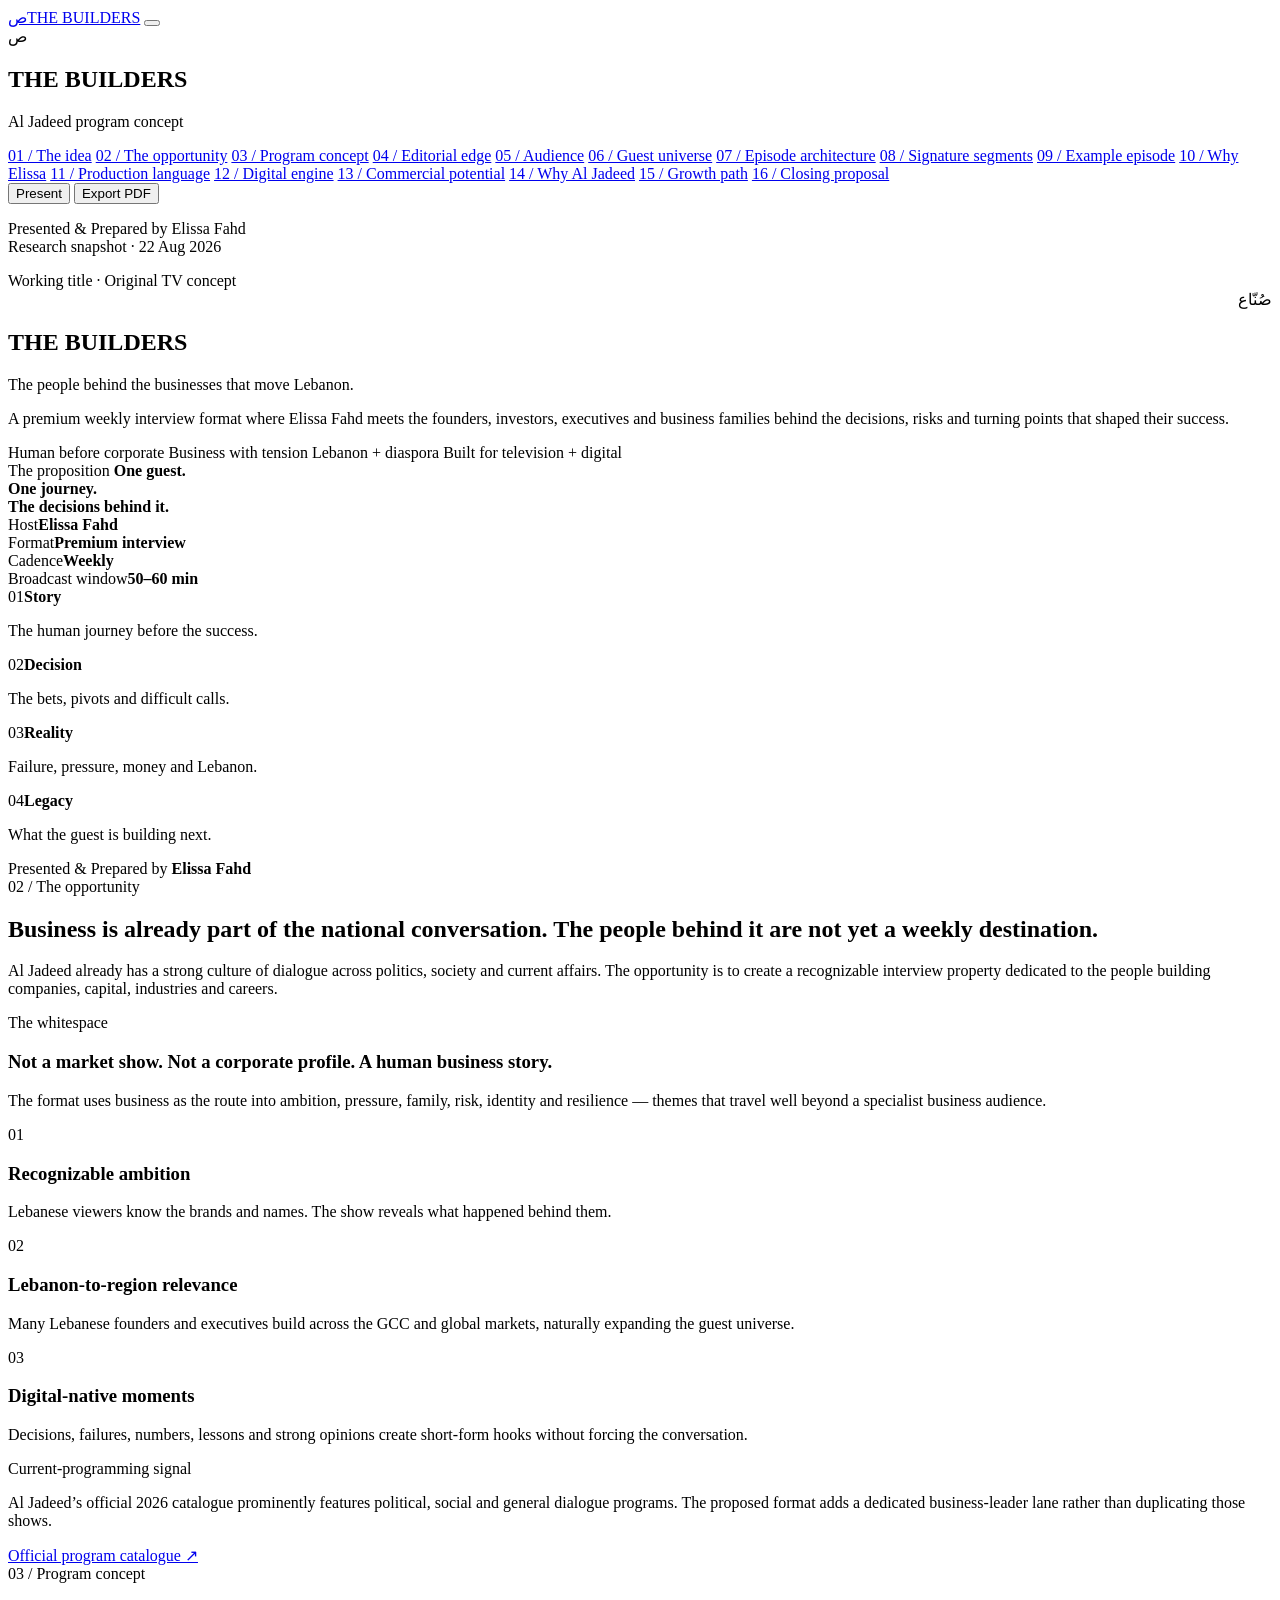
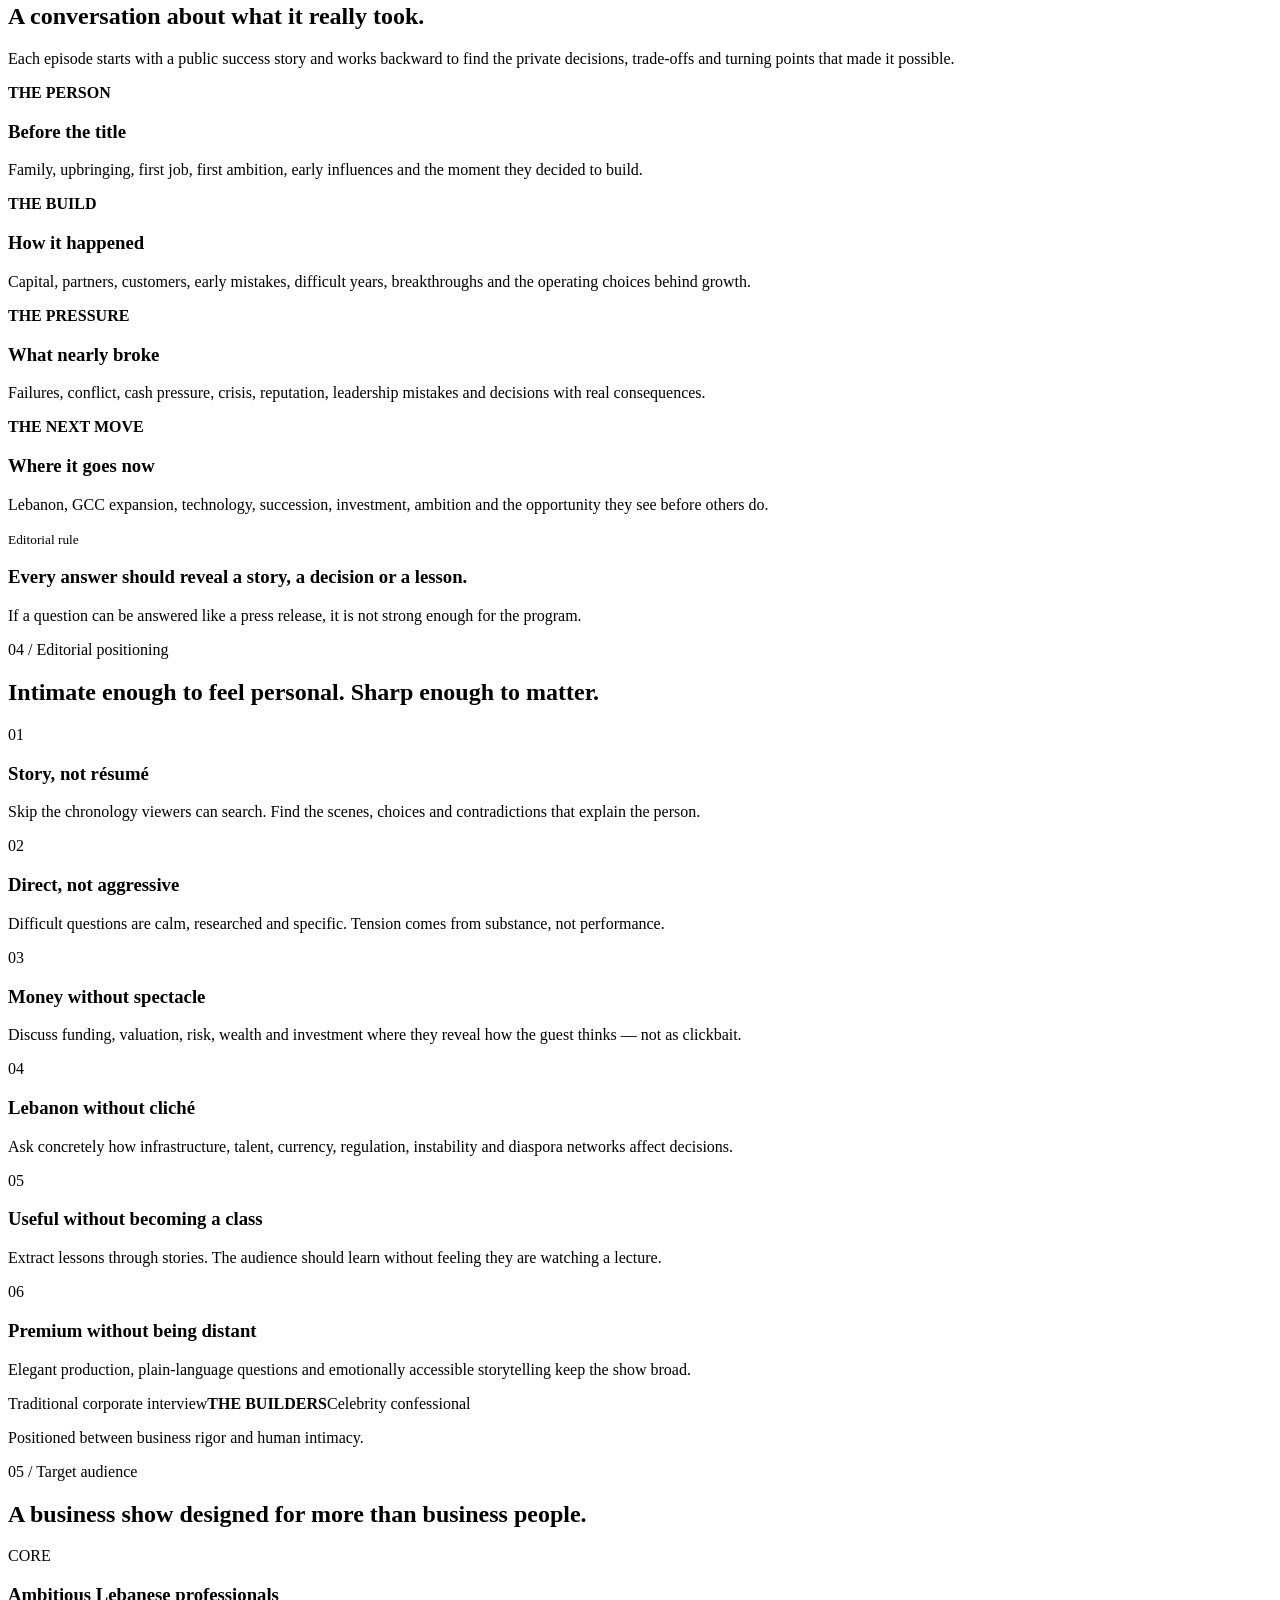
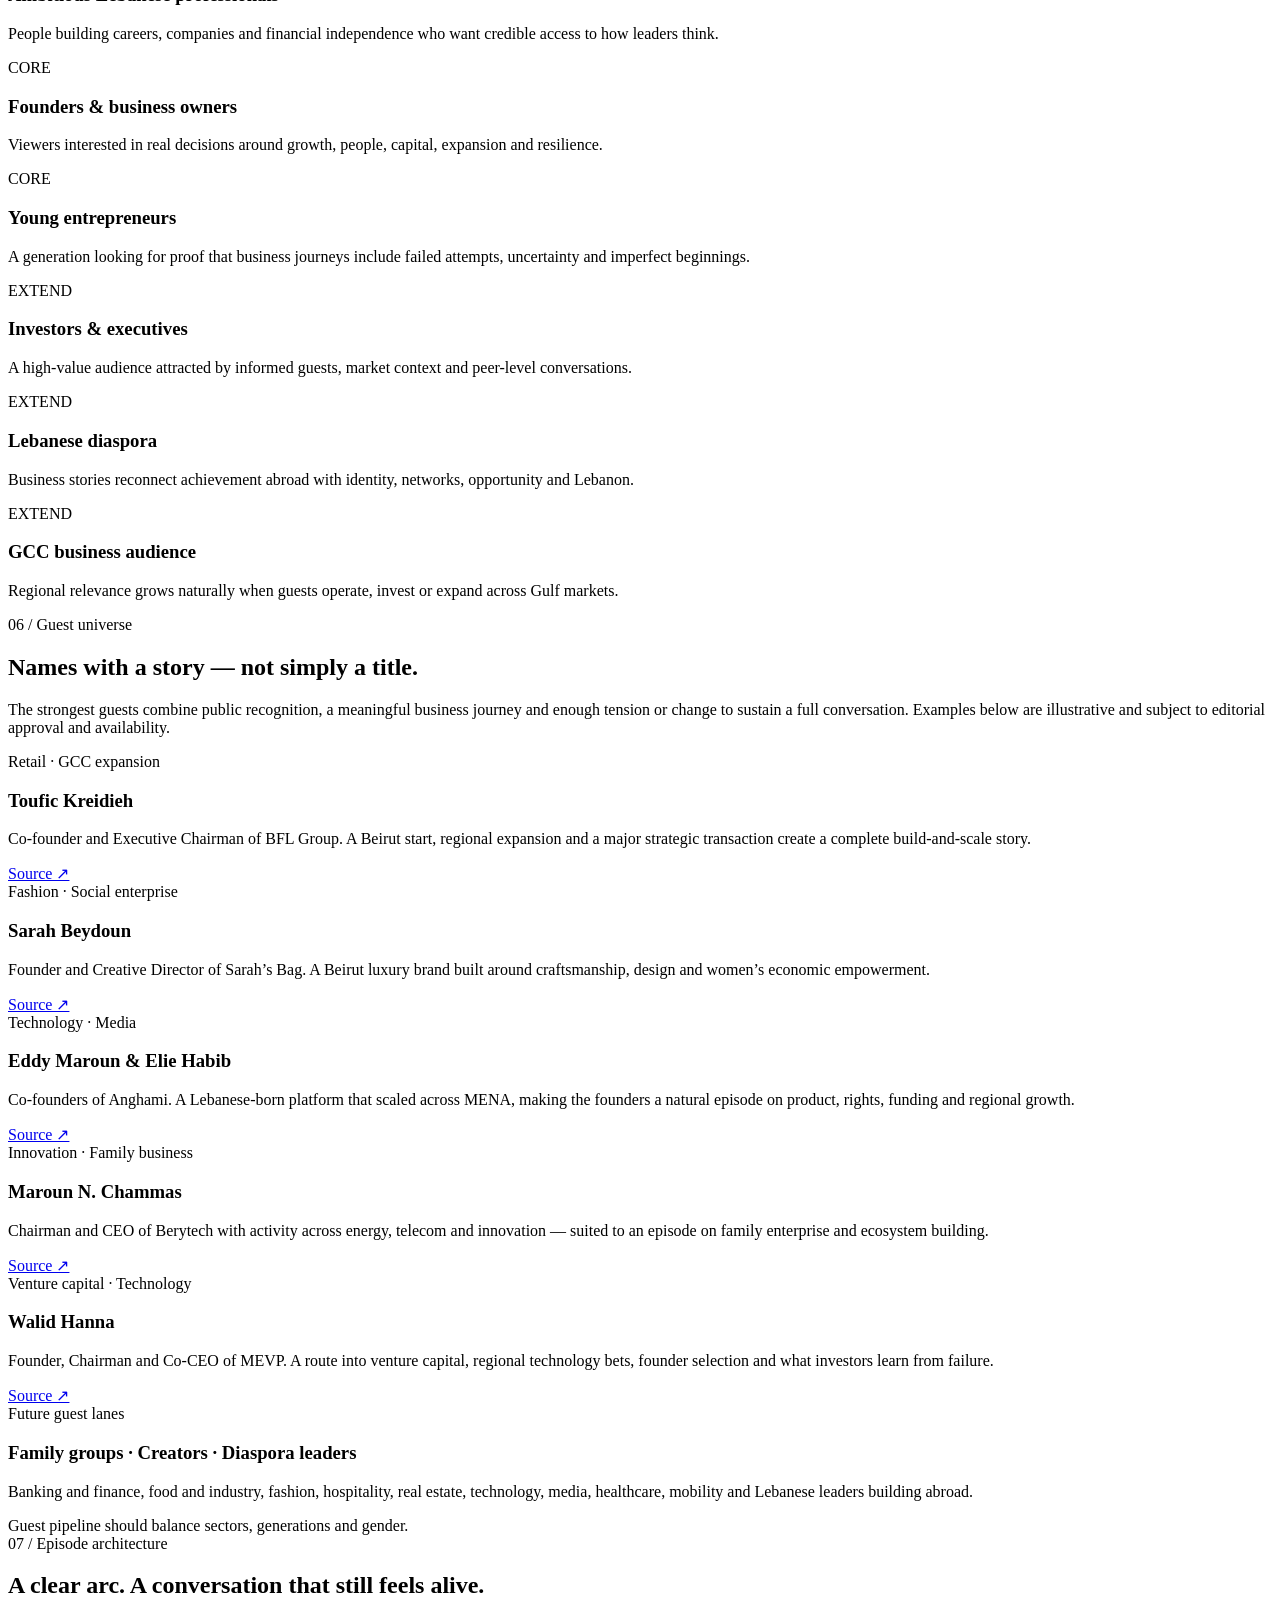
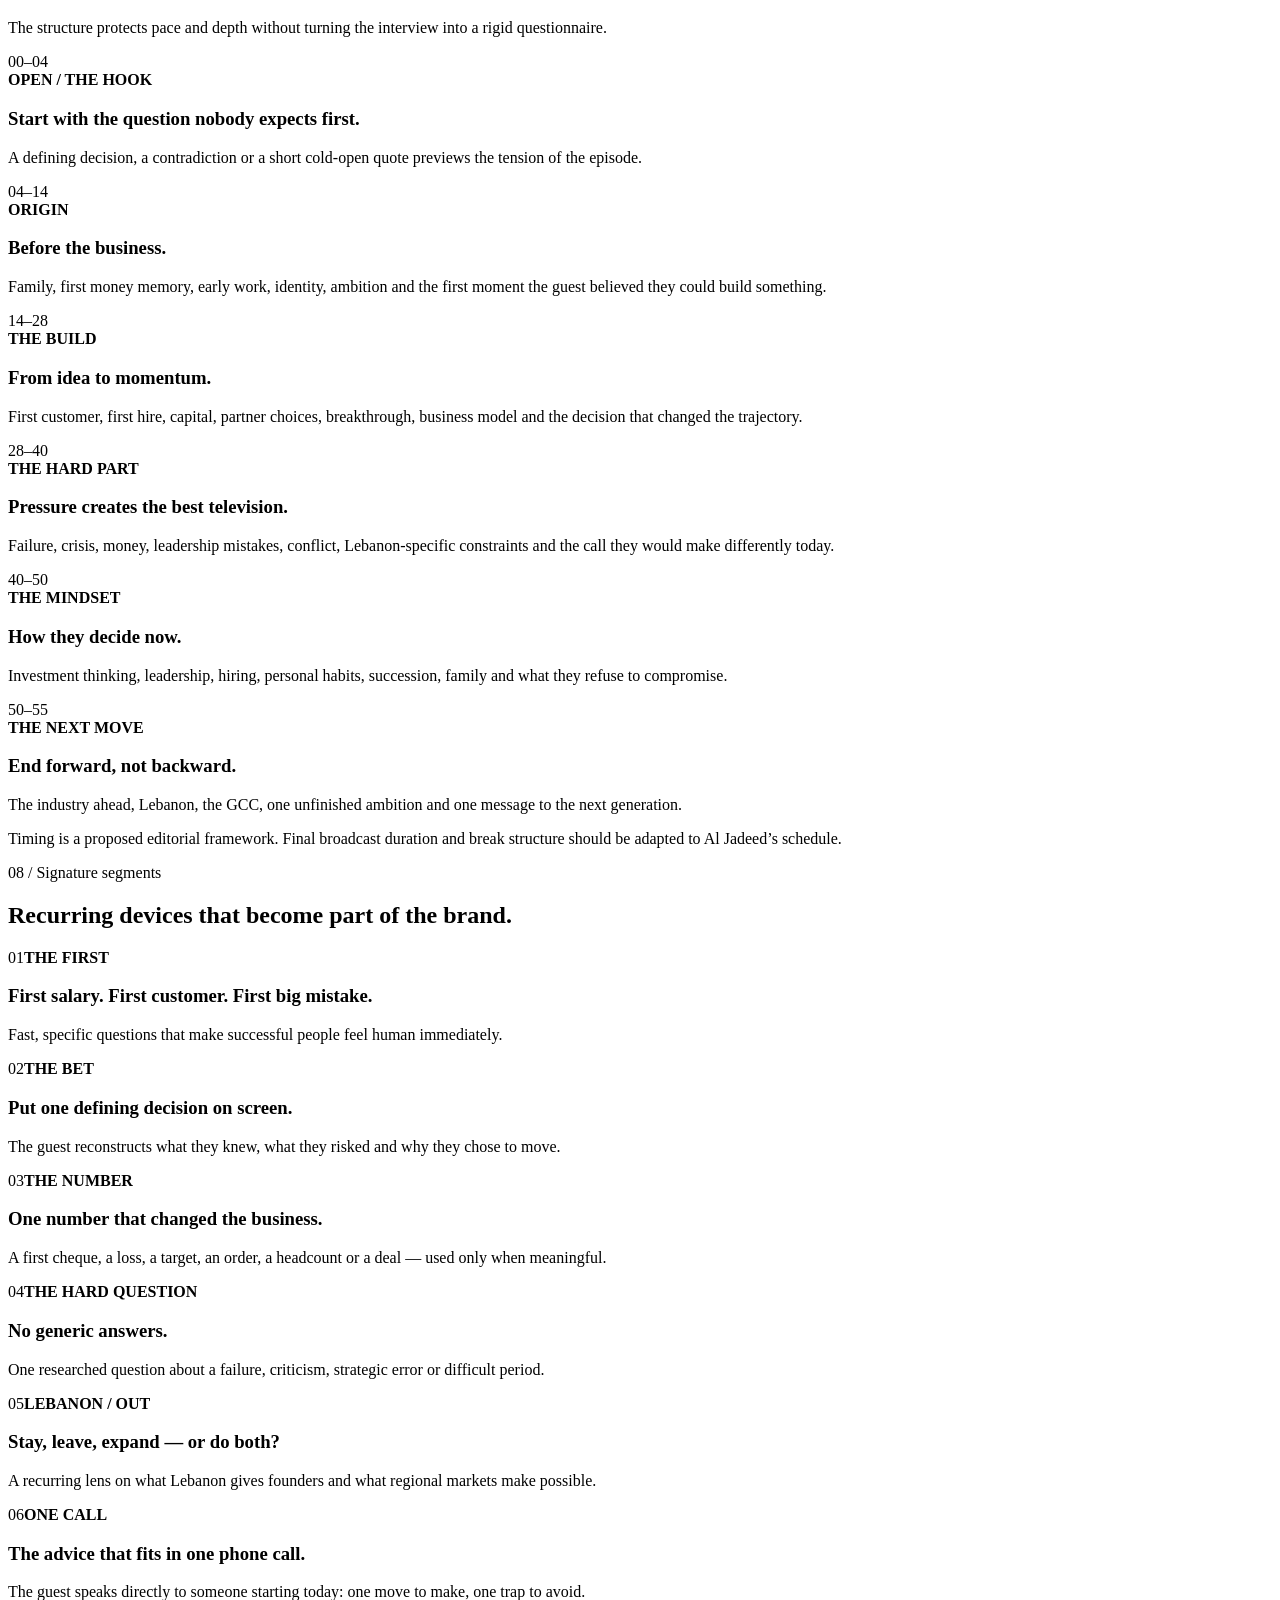
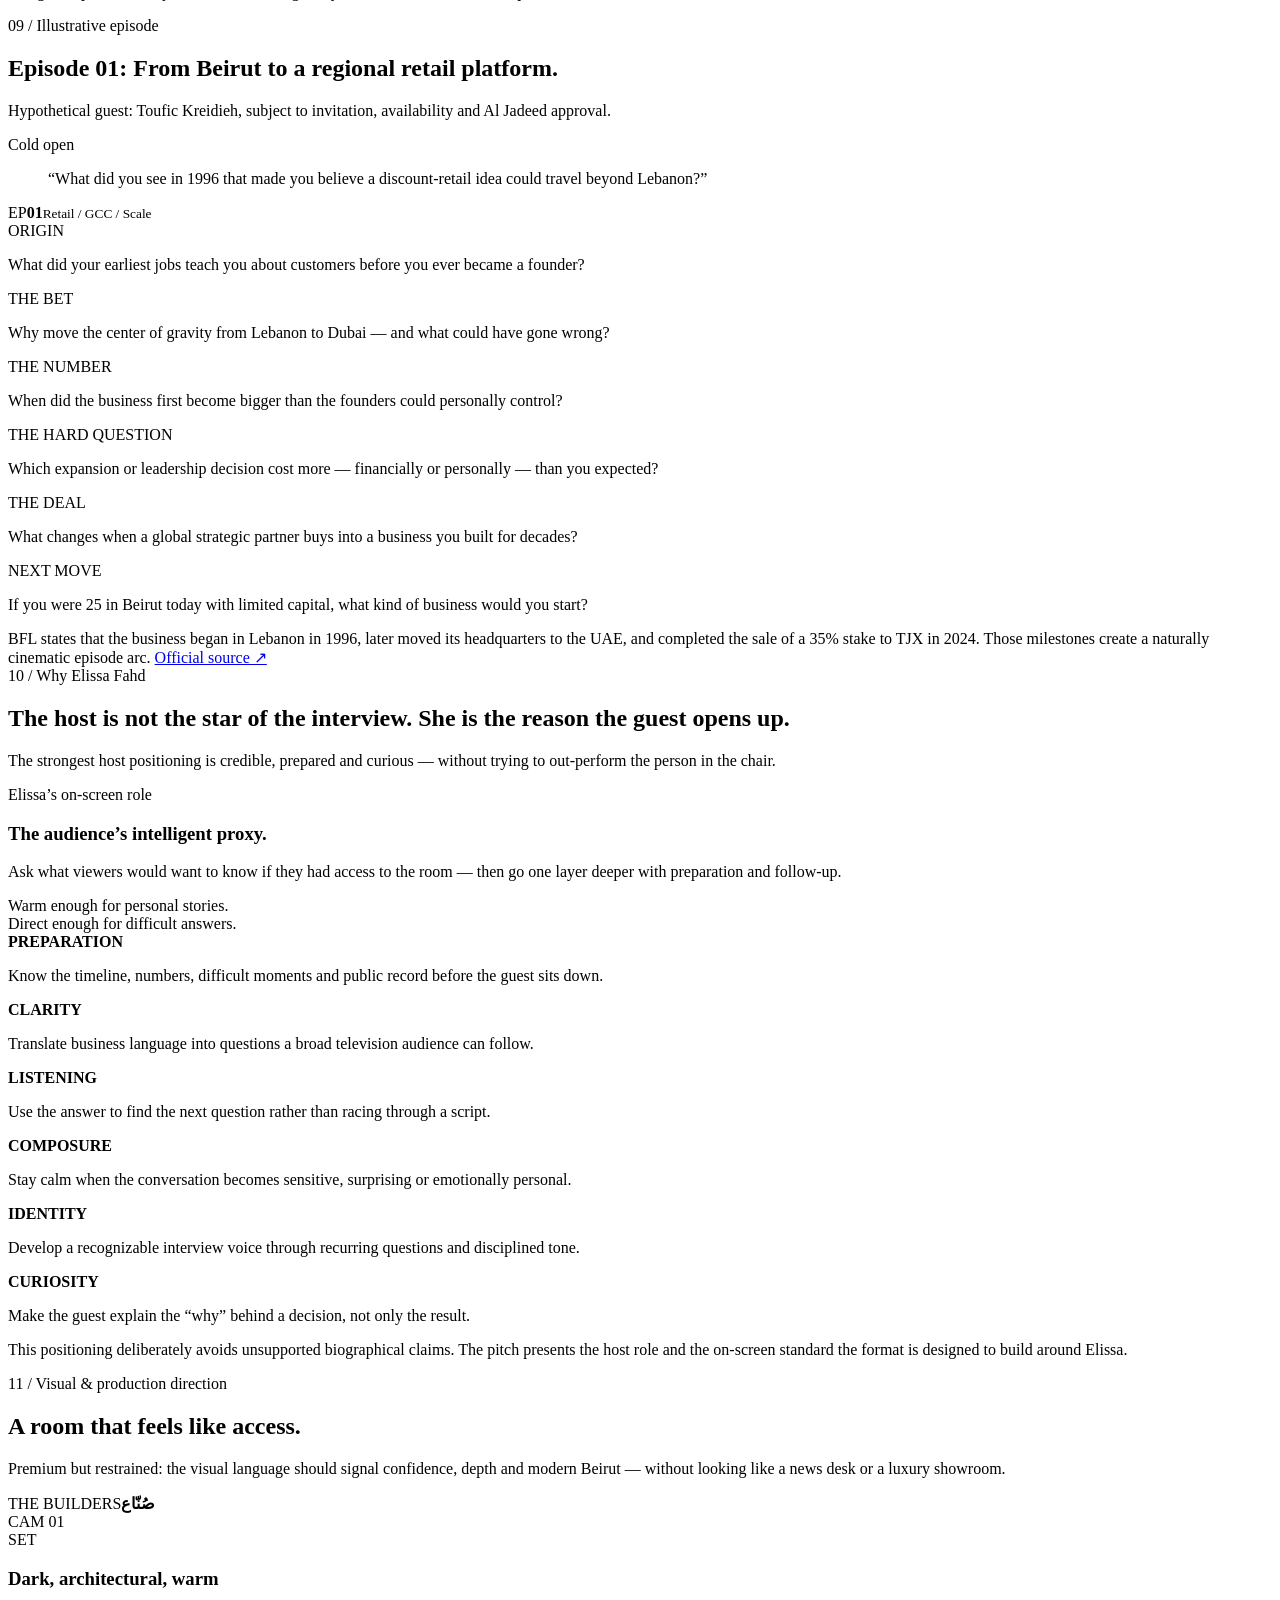
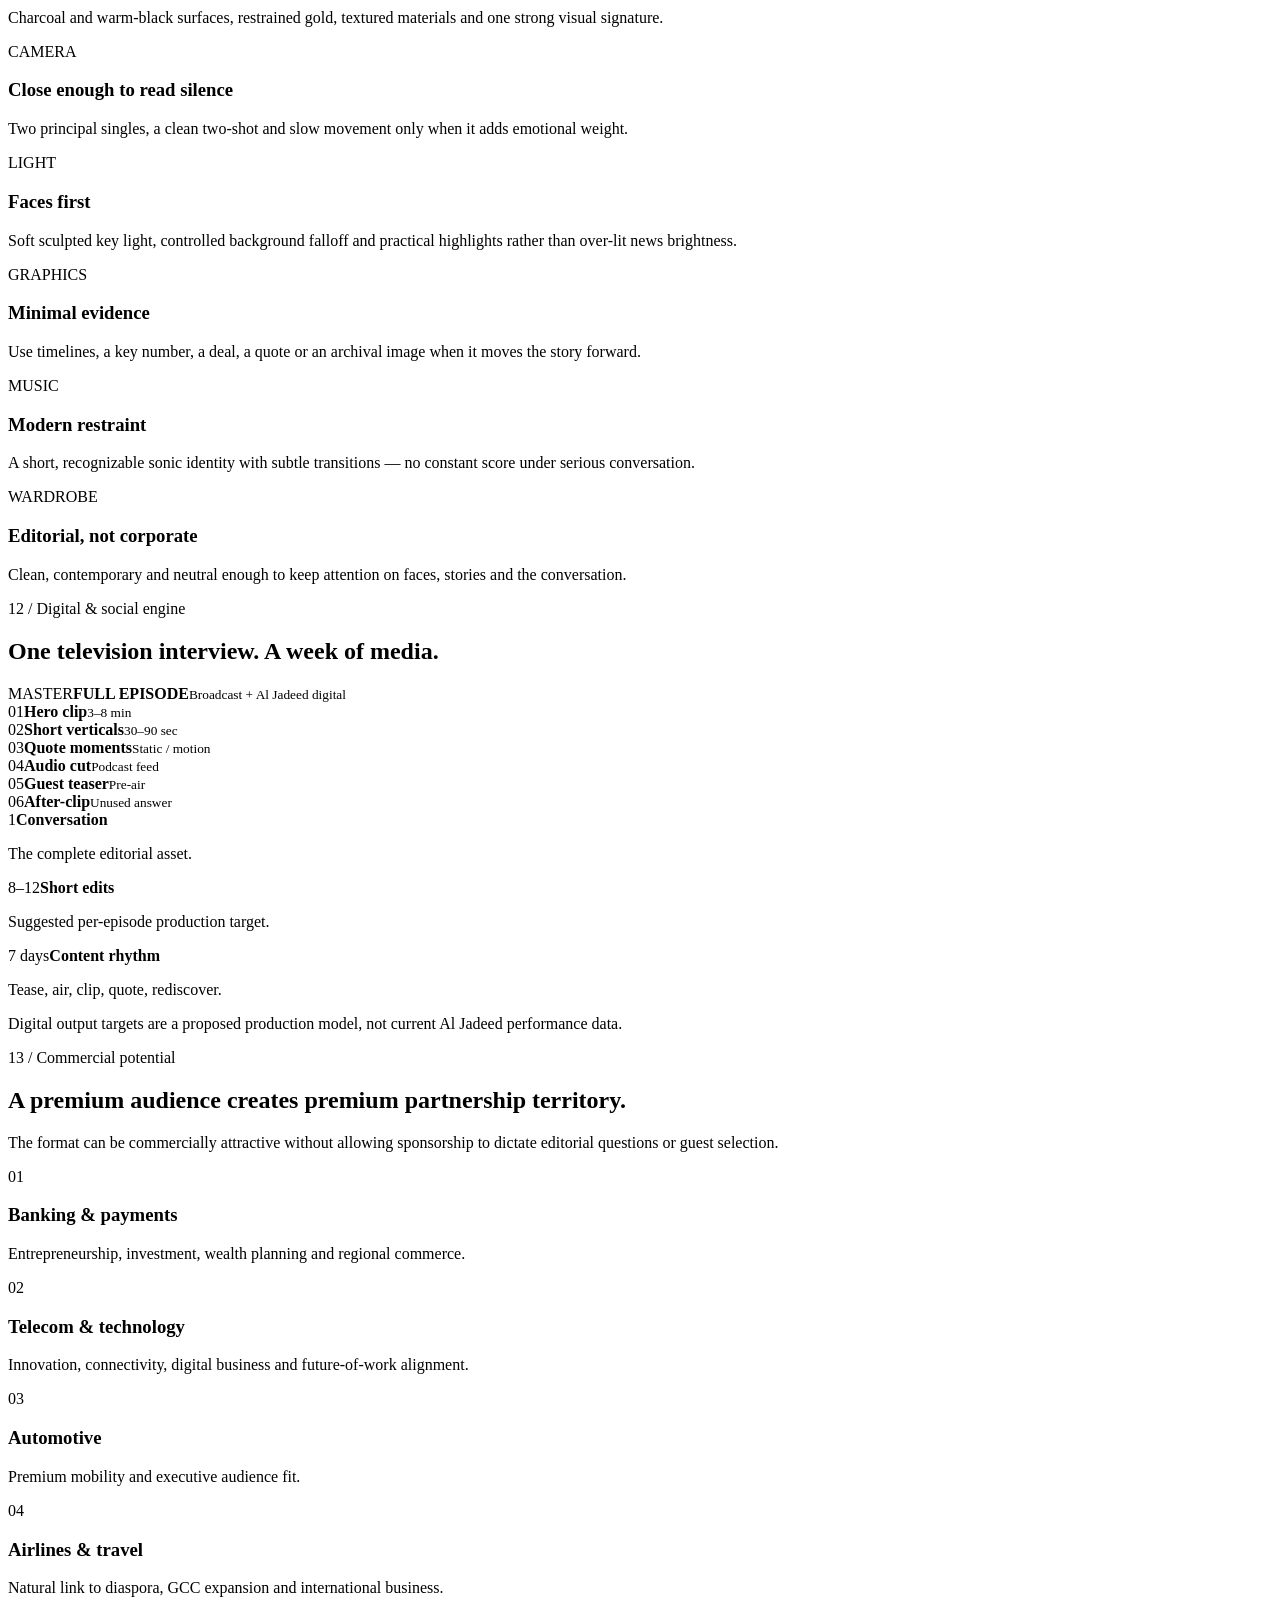
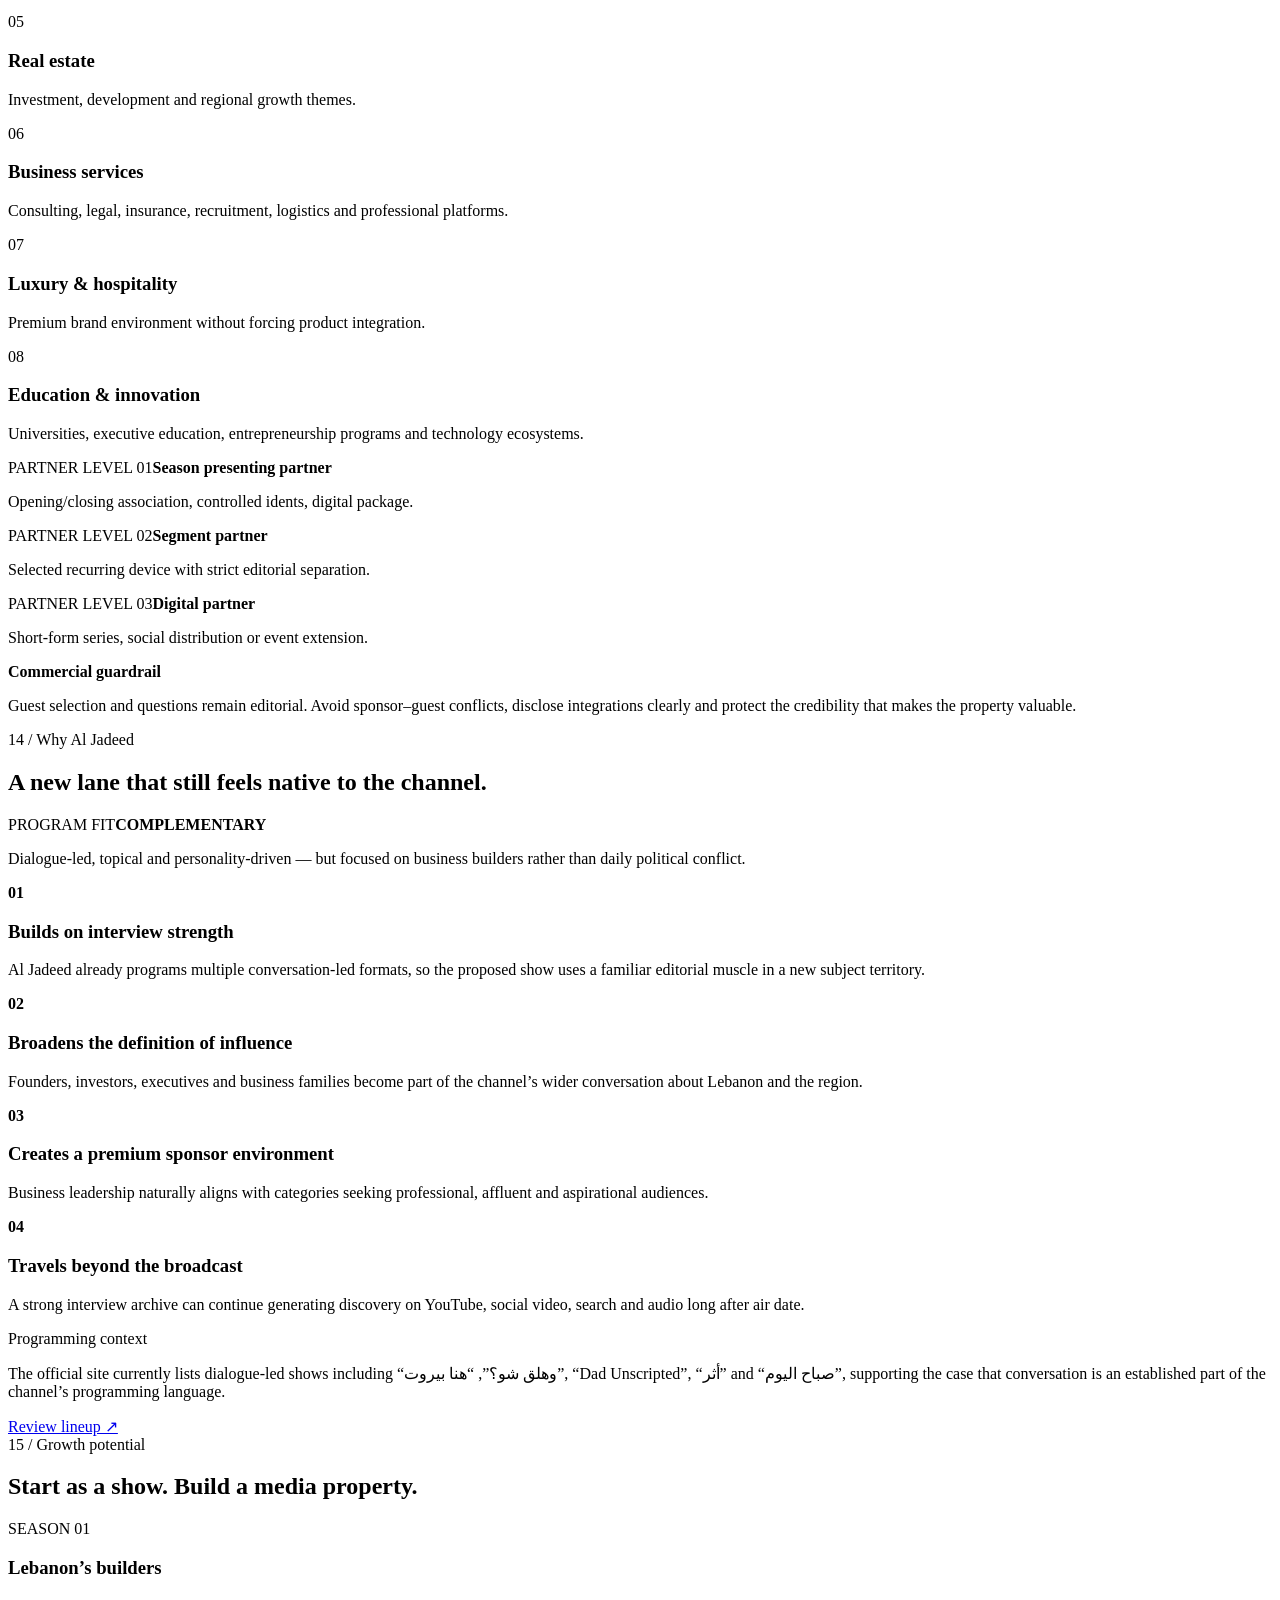
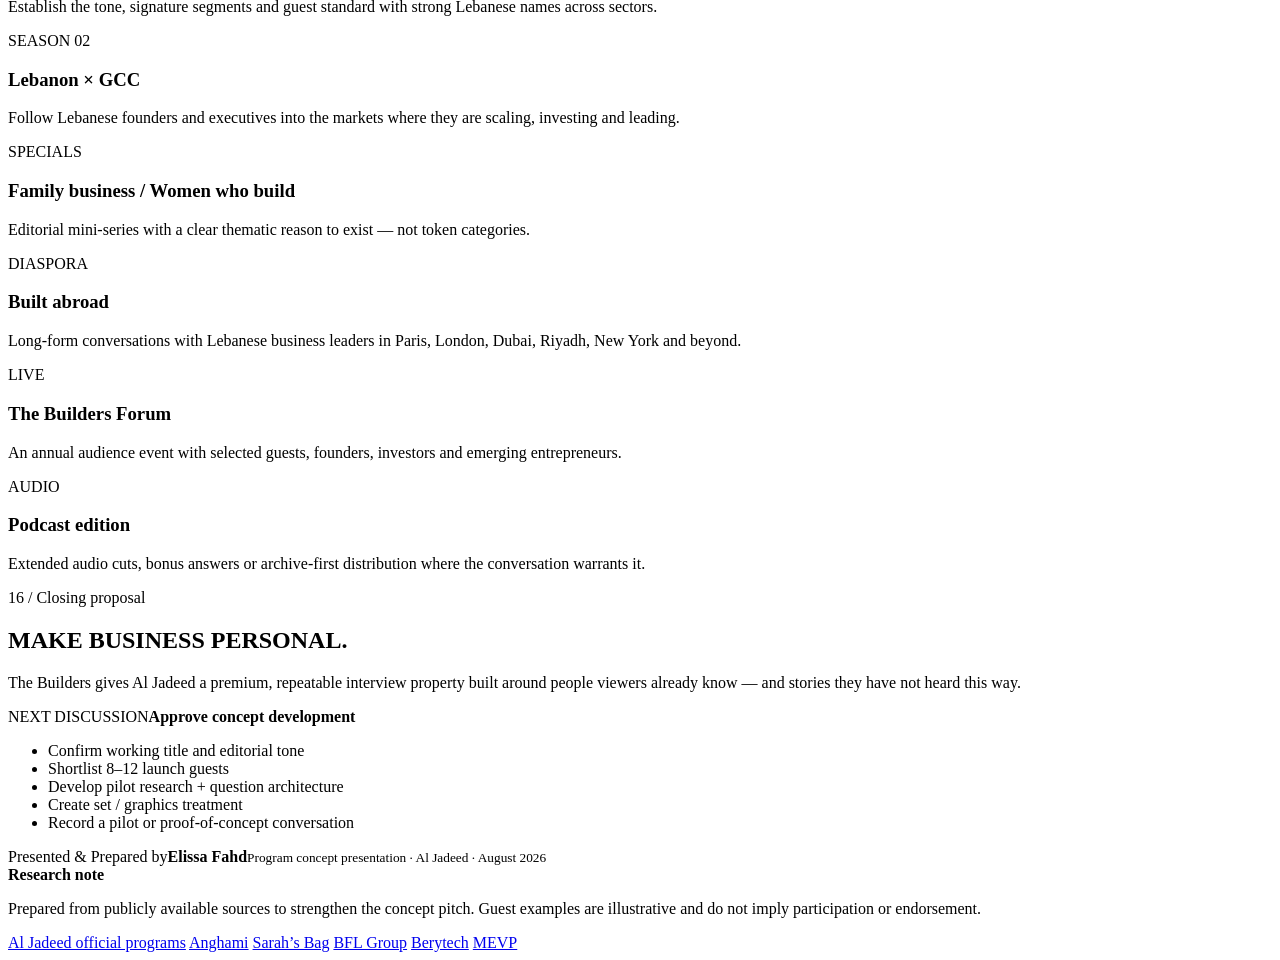
==== index.html @ 6464dea5 "Build premium Al Jadeed program concept presentation" ====
<!doctype html>
<html lang="en">
<head>
  <meta charset="utf-8" />
  <meta name="viewport" content="width=device-width,initial-scale=1" />
  <meta name="theme-color" content="#0c0906" />
  <meta name="description" content="A premium TV program concept for Al Jadeed, presented and prepared by Elissa Fahd." />
  <title>صُنّاع | The Builders — Al Jadeed Program Concept</title>
  <link rel="preconnect" href="https://fonts.googleapis.com">
  <link rel="preconnect" href="https://fonts.gstatic.com" crossorigin>
  <link href="https://fonts.googleapis.com/css2?family=Manrope:wght@300;400;500;600;700&family=Roboto+Flex:opsz,wdth,wght@8..144,75..150,300..800&display=swap" rel="stylesheet">
  <link rel="stylesheet" href="styles.css" />
</head>
<body>
  <div class="progress" aria-hidden="true"><span id="progressBar"></span></div>

  <header class="mobile-bar">
    <a class="mobile-brand" href="#hero" aria-label="Back to top"><span class="mini-mark">ص</span><span>THE BUILDERS</span></a>
    <button id="menuButton" class="menu-btn" aria-label="Open navigation" aria-expanded="false"><i></i><i></i><i></i></button>
  </header>
  <div id="menuScrim" class="menu-scrim"></div>

  <div class="app">
    <aside id="sideNav" class="side">
      <div class="brand">
        <div class="mark">ص</div>
        <div>
          <h1>THE BUILDERS</h1>
          <p>Al Jadeed program concept</p>
        </div>
      </div>

      <nav class="nav" aria-label="Presentation sections">
        <a href="#hero">01 / The idea</a>
        <a href="#opportunity">02 / The opportunity</a>
        <a href="#concept">03 / Program concept</a>
        <a href="#positioning">04 / Editorial edge</a>
        <a href="#audience">05 / Audience</a>
        <a href="#guests">06 / Guest universe</a>
        <a href="#episode">07 / Episode architecture</a>
        <a href="#segments">08 / Signature segments</a>
        <a href="#example">09 / Example episode</a>
        <a href="#host">10 / Why Elissa</a>
        <a href="#production">11 / Production language</a>
        <a href="#digital">12 / Digital engine</a>
        <a href="#commercial">13 / Commercial potential</a>
        <a href="#aljadeed">14 / Why Al Jadeed</a>
        <a href="#growth">15 / Growth path</a>
        <a href="#proposal">16 / Closing proposal</a>
      </nav>

      <div class="side-bottom">
        <div class="side-actions">
          <button class="btn" id="presentButton">Present</button>
          <button class="btn" id="printButton">Export PDF</button>
        </div>
        <p class="side-note">Presented &amp; Prepared by Elissa Fahd<br>Research snapshot · 22 Aug 2026</p>
      </div>
    </aside>

    <main>
      <section id="hero" class="hero section-dark">
        <div class="hero-orb orb-a"></div><div class="hero-orb orb-b"></div>
        <div class="hero-grid reveal">
          <div>
            <div class="eyebrow">Working title · Original TV concept</div>
            <div class="arabic-title" lang="ar" dir="rtl">صُنّاع</div>
            <h1 class="display">THE <span class="accent">BUILDERS</span></h1>
            <p class="hero-line">The people behind the businesses that move Lebanon.</p>
            <p class="lede">A premium weekly interview format where Elissa Fahd meets the founders, investors, executives and business families behind the decisions, risks and turning points that shaped their success.</p>
            <div class="chips">
              <span class="chip">Human before corporate</span>
              <span class="chip">Business with tension</span>
              <span class="chip">Lebanon + diaspora</span>
              <span class="chip">Built for television + digital</span>
            </div>
          </div>

          <div class="hero-panel glow-card">
            <span class="panel-label">The proposition</span>
            <strong>One guest.<br>One journey.<br>The decisions behind it.</strong>
            <div class="meta-lines">
              <div><span>Host</span><b>Elissa Fahd</b></div>
              <div><span>Format</span><b>Premium interview</b></div>
              <div><span>Cadence</span><b>Weekly</b></div>
              <div><span>Broadcast window</span><b>50–60 min</b></div>
            </div>
          </div>
        </div>

        <div class="metric-grid four reveal">
          <article><span>01</span><strong>Story</strong><p>The human journey before the success.</p></article>
          <article><span>02</span><strong>Decision</strong><p>The bets, pivots and difficult calls.</p></article>
          <article><span>03</span><strong>Reality</strong><p>Failure, pressure, money and Lebanon.</p></article>
          <article><span>04</span><strong>Legacy</strong><p>What the guest is building next.</p></article>
        </div>

        <div class="credit reveal">Presented &amp; Prepared by <b>Elissa Fahd</b></div>
      </section>

      <section id="opportunity">
        <div class="section-head reveal">
          <span class="section-label">02 / The opportunity</span>
          <h2 class="display small">Business is already part of the national conversation. <span class="accent">The people behind it are not yet a weekly destination.</span></h2>
          <p class="lede">Al Jadeed already has a strong culture of dialogue across politics, society and current affairs. The opportunity is to create a recognizable interview property dedicated to the people building companies, capital, industries and careers.</p>
        </div>
        <div class="opportunity-layout top-gap">
          <div class="statement-card glow-card reveal">
            <span class="kicker">The whitespace</span>
            <h3>Not a market show. Not a corporate profile. A human business story.</h3>
            <p>The format uses business as the route into ambition, pressure, family, risk, identity and resilience — themes that travel well beyond a specialist business audience.</p>
          </div>
          <div class="stack reveal">
            <article class="card"><span class="num">01</span><div><h3>Recognizable ambition</h3><p>Lebanese viewers know the brands and names. The show reveals what happened behind them.</p></div></article>
            <article class="card"><span class="num">02</span><div><h3>Lebanon-to-region relevance</h3><p>Many Lebanese founders and executives build across the GCC and global markets, naturally expanding the guest universe.</p></div></article>
            <article class="card"><span class="num">03</span><div><h3>Digital-native moments</h3><p>Decisions, failures, numbers, lessons and strong opinions create short-form hooks without forcing the conversation.</p></div></article>
          </div>
        </div>
        <div class="research-strip reveal"><span>Current-programming signal</span><p>Al Jadeed’s official 2026 catalogue prominently features political, social and general dialogue programs. The proposed format adds a dedicated business-leader lane rather than duplicating those shows.</p><a href="https://www.aljadeed.tv/shows" target="_blank" rel="noopener">Official program catalogue ↗</a></div>
      </section>

      <section id="concept">
        <div class="section-head reveal">
          <span class="section-label">03 / Program concept</span>
          <h2 class="display small">A conversation about <span class="accent">what it really took.</span></h2>
          <p class="lede">Each episode starts with a public success story and works backward to find the private decisions, trade-offs and turning points that made it possible.</p>
        </div>
        <div class="concept-grid top-gap">
          <article class="concept-card reveal"><b>THE PERSON</b><h3>Before the title</h3><p>Family, upbringing, first job, first ambition, early influences and the moment they decided to build.</p></article>
          <article class="concept-card reveal"><b>THE BUILD</b><h3>How it happened</h3><p>Capital, partners, customers, early mistakes, difficult years, breakthroughs and the operating choices behind growth.</p></article>
          <article class="concept-card reveal"><b>THE PRESSURE</b><h3>What nearly broke</h3><p>Failures, conflict, cash pressure, crisis, reputation, leadership mistakes and decisions with real consequences.</p></article>
          <article class="concept-card reveal"><b>THE NEXT MOVE</b><h3>Where it goes now</h3><p>Lebanon, GCC expansion, technology, succession, investment, ambition and the opportunity they see before others do.</p></article>
        </div>
        <div class="callout reveal"><small>Editorial rule</small><h3>Every answer should reveal a story, a decision or a lesson.</h3><p>If a question can be answered like a press release, it is not strong enough for the program.</p></div>
      </section>

      <section id="positioning">
        <div class="section-head reveal">
          <span class="section-label">04 / Editorial positioning</span>
          <h2 class="display small">Intimate enough to feel personal. <span class="accent">Sharp enough to matter.</span></h2>
        </div>
        <div class="position-grid top-gap">
          <article class="axis-card reveal"><span>01</span><h3>Story, not résumé</h3><p>Skip the chronology viewers can search. Find the scenes, choices and contradictions that explain the person.</p></article>
          <article class="axis-card reveal"><span>02</span><h3>Direct, not aggressive</h3><p>Difficult questions are calm, researched and specific. Tension comes from substance, not performance.</p></article>
          <article class="axis-card reveal"><span>03</span><h3>Money without spectacle</h3><p>Discuss funding, valuation, risk, wealth and investment where they reveal how the guest thinks — not as clickbait.</p></article>
          <article class="axis-card reveal"><span>04</span><h3>Lebanon without cliché</h3><p>Ask concretely how infrastructure, talent, currency, regulation, instability and diaspora networks affect decisions.</p></article>
          <article class="axis-card reveal"><span>05</span><h3>Useful without becoming a class</h3><p>Extract lessons through stories. The audience should learn without feeling they are watching a lecture.</p></article>
          <article class="axis-card reveal"><span>06</span><h3>Premium without being distant</h3><p>Elegant production, plain-language questions and emotionally accessible storytelling keep the show broad.</p></article>
        </div>
        <div class="spectrum reveal">
          <div class="spectrum-head"><span>Traditional corporate interview</span><b>THE BUILDERS</b><span>Celebrity confessional</span></div>
          <div class="spectrum-line"><i style="left:57%"></i></div>
          <p>Positioned between business rigor and human intimacy.</p>
        </div>
      </section>

      <section id="audience">
        <div class="section-head reveal">
          <span class="section-label">05 / Target audience</span>
          <h2 class="display small">A business show designed for <span class="accent">more than business people.</span></h2>
        </div>
        <div class="audience-grid top-gap">
          <article class="audience-card primary reveal"><span>CORE</span><h3>Ambitious Lebanese professionals</h3><p>People building careers, companies and financial independence who want credible access to how leaders think.</p></article>
          <article class="audience-card reveal"><span>CORE</span><h3>Founders &amp; business owners</h3><p>Viewers interested in real decisions around growth, people, capital, expansion and resilience.</p></article>
          <article class="audience-card reveal"><span>CORE</span><h3>Young entrepreneurs</h3><p>A generation looking for proof that business journeys include failed attempts, uncertainty and imperfect beginnings.</p></article>
          <article class="audience-card reveal"><span>EXTEND</span><h3>Investors &amp; executives</h3><p>A high-value audience attracted by informed guests, market context and peer-level conversations.</p></article>
          <article class="audience-card reveal"><span>EXTEND</span><h3>Lebanese diaspora</h3><p>Business stories reconnect achievement abroad with identity, networks, opportunity and Lebanon.</p></article>
          <article class="audience-card reveal"><span>EXTEND</span><h3>GCC business audience</h3><p>Regional relevance grows naturally when guests operate, invest or expand across Gulf markets.</p></article>
        </div>
      </section>

      <section id="guests">
        <div class="section-head reveal">
          <span class="section-label">06 / Guest universe</span>
          <h2 class="display small">Names with a story — <span class="accent">not simply a title.</span></h2>
          <p class="lede">The strongest guests combine public recognition, a meaningful business journey and enough tension or change to sustain a full conversation. Examples below are illustrative and subject to editorial approval and availability.</p>
        </div>
        <div class="guest-grid top-gap">
          <article class="guest-card reveal"><span class="guest-tag">Retail · GCC expansion</span><h3>Toufic Kreidieh</h3><p>Co-founder and Executive Chairman of BFL Group. A Beirut start, regional expansion and a major strategic transaction create a complete build-and-scale story.</p><a href="https://bflgroup.ae/brands-for-less-signs-an-agreement-with-the-tjx-companies-inc-for-the-sale-of-a-35-stake-2/" target="_blank" rel="noopener">Source ↗</a></article>
          <article class="guest-card reveal"><span class="guest-tag">Fashion · Social enterprise</span><h3>Sarah Beydoun</h3><p>Founder and Creative Director of Sarah’s Bag. A Beirut luxury brand built around craftsmanship, design and women’s economic empowerment.</p><a href="https://sarahsbag.com/pages/our-story" target="_blank" rel="noopener">Source ↗</a></article>
          <article class="guest-card reveal"><span class="guest-tag">Technology · Media</span><h3>Eddy Maroun &amp; Elie Habib</h3><p>Co-founders of Anghami. A Lebanese-born platform that scaled across MENA, making the founders a natural episode on product, rights, funding and regional growth.</p><a href="https://www.anghami.com/about" target="_blank" rel="noopener">Source ↗</a></article>
          <article class="guest-card reveal"><span class="guest-tag">Innovation · Family business</span><h3>Maroun N. Chammas</h3><p>Chairman and CEO of Berytech with activity across energy, telecom and innovation — suited to an episode on family enterprise and ecosystem building.</p><a href="https://berytech.org/profiles/maroun-n-chammas/" target="_blank" rel="noopener">Source ↗</a></article>
          <article class="guest-card reveal"><span class="guest-tag">Venture capital · Technology</span><h3>Walid Hanna</h3><p>Founder, Chairman and Co-CEO of MEVP. A route into venture capital, regional technology bets, founder selection and what investors learn from failure.</p><a href="https://mevp.com/team/walid-hanna" target="_blank" rel="noopener">Source ↗</a></article>
          <article class="guest-card reveal speculative"><span class="guest-tag">Future guest lanes</span><h3>Family groups · Creators · Diaspora leaders</h3><p>Banking and finance, food and industry, fashion, hospitality, real estate, technology, media, healthcare, mobility and Lebanese leaders building abroad.</p><span class="source-note">Guest pipeline should balance sectors, generations and gender.</span></article>
        </div>
      </section>

      <section id="episode">
        <div class="section-head reveal">
          <span class="section-label">07 / Episode architecture</span>
          <h2 class="display small">A clear arc. <span class="accent">A conversation that still feels alive.</span></h2>
          <p class="lede">The structure protects pace and depth without turning the interview into a rigid questionnaire.</p>
        </div>
        <div class="timeline top-gap">
          <article class="timeline-row reveal"><span class="time">00–04</span><div><b>OPEN / THE HOOK</b><h3>Start with the question nobody expects first.</h3><p>A defining decision, a contradiction or a short cold-open quote previews the tension of the episode.</p></div></article>
          <article class="timeline-row reveal"><span class="time">04–14</span><div><b>ORIGIN</b><h3>Before the business.</h3><p>Family, first money memory, early work, identity, ambition and the first moment the guest believed they could build something.</p></div></article>
          <article class="timeline-row reveal"><span class="time">14–28</span><div><b>THE BUILD</b><h3>From idea to momentum.</h3><p>First customer, first hire, capital, partner choices, breakthrough, business model and the decision that changed the trajectory.</p></div></article>
          <article class="timeline-row reveal"><span class="time">28–40</span><div><b>THE HARD PART</b><h3>Pressure creates the best television.</h3><p>Failure, crisis, money, leadership mistakes, conflict, Lebanon-specific constraints and the call they would make differently today.</p></div></article>
          <article class="timeline-row reveal"><span class="time">40–50</span><div><b>THE MINDSET</b><h3>How they decide now.</h3><p>Investment thinking, leadership, hiring, personal habits, succession, family and what they refuse to compromise.</p></div></article>
          <article class="timeline-row reveal"><span class="time">50–55</span><div><b>THE NEXT MOVE</b><h3>End forward, not backward.</h3><p>The industry ahead, Lebanon, the GCC, one unfinished ambition and one message to the next generation.</p></div></article>
        </div>
        <p class="format-note reveal">Timing is a proposed editorial framework. Final broadcast duration and break structure should be adapted to Al Jadeed’s schedule.</p>
      </section>

      <section id="segments">
        <div class="section-head reveal">
          <span class="section-label">08 / Signature segments</span>
          <h2 class="display small">Recurring devices that become <span class="accent">part of the brand.</span></h2>
        </div>
        <div class="segment-grid top-gap">
          <article class="segment-card reveal"><span>01</span><b>THE FIRST</b><h3>First salary. First customer. First big mistake.</h3><p>Fast, specific questions that make successful people feel human immediately.</p></article>
          <article class="segment-card reveal"><span>02</span><b>THE BET</b><h3>Put one defining decision on screen.</h3><p>The guest reconstructs what they knew, what they risked and why they chose to move.</p></article>
          <article class="segment-card reveal"><span>03</span><b>THE NUMBER</b><h3>One number that changed the business.</h3><p>A first cheque, a loss, a target, an order, a headcount or a deal — used only when meaningful.</p></article>
          <article class="segment-card reveal"><span>04</span><b>THE HARD QUESTION</b><h3>No generic answers.</h3><p>One researched question about a failure, criticism, strategic error or difficult period.</p></article>
          <article class="segment-card reveal"><span>05</span><b>LEBANON / OUT</b><h3>Stay, leave, expand — or do both?</h3><p>A recurring lens on what Lebanon gives founders and what regional markets make possible.</p></article>
          <article class="segment-card reveal"><span>06</span><b>ONE CALL</b><h3>The advice that fits in one phone call.</h3><p>The guest speaks directly to someone starting today: one move to make, one trap to avoid.</p></article>
        </div>
      </section>

      <section id="example">
        <div class="section-head reveal">
          <span class="section-label">09 / Illustrative episode</span>
          <h2 class="display small">Episode 01: <span class="accent">From Beirut to a regional retail platform.</span></h2>
          <p class="lede">Hypothetical guest: Toufic Kreidieh, subject to invitation, availability and Al Jadeed approval.</p>
        </div>
        <div class="episode-hero glow-card top-gap reveal">
          <div><span class="kicker">Cold open</span><blockquote>“What did you see in 1996 that made you believe a discount-retail idea could travel beyond Lebanon?”</blockquote></div>
          <div class="episode-badge"><span>EP</span><strong>01</strong><small>Retail / GCC / Scale</small></div>
        </div>
        <div class="question-grid top-gap">
          <article class="reveal"><span>ORIGIN</span><p>What did your earliest jobs teach you about customers before you ever became a founder?</p></article>
          <article class="reveal"><span>THE BET</span><p>Why move the center of gravity from Lebanon to Dubai — and what could have gone wrong?</p></article>
          <article class="reveal"><span>THE NUMBER</span><p>When did the business first become bigger than the founders could personally control?</p></article>
          <article class="reveal"><span>THE HARD QUESTION</span><p>Which expansion or leadership decision cost more — financially or personally — than you expected?</p></article>
          <article class="reveal"><span>THE DEAL</span><p>What changes when a global strategic partner buys into a business you built for decades?</p></article>
          <article class="reveal"><span>NEXT MOVE</span><p>If you were 25 in Beirut today with limited capital, what kind of business would you start?</p></article>
        </div>
        <div class="evidence-note reveal">BFL states that the business began in Lebanon in 1996, later moved its headquarters to the UAE, and completed the sale of a 35% stake to TJX in 2024. Those milestones create a naturally cinematic episode arc. <a href="https://bflgroup.ae/brands-for-less-signs-an-agreement-with-the-tjx-companies-inc-for-the-sale-of-a-35-stake-2/" target="_blank" rel="noopener">Official source ↗</a></div>
      </section>

      <section id="host">
        <div class="section-head reveal">
          <span class="section-label">10 / Why Elissa Fahd</span>
          <h2 class="display small">The host is not the star of the interview. <span class="accent">She is the reason the guest opens up.</span></h2>
          <p class="lede">The strongest host positioning is credible, prepared and curious — without trying to out-perform the person in the chair.</p>
        </div>
        <div class="host-layout top-gap">
          <div class="host-role glow-card reveal">
            <span class="kicker">Elissa’s on-screen role</span>
            <h3>The audience’s intelligent proxy.</h3>
            <p>Ask what viewers would want to know if they had access to the room — then go one layer deeper with preparation and follow-up.</p>
            <div class="host-signature"><i></i><span>Warm enough for personal stories.<br>Direct enough for difficult answers.</span></div>
          </div>
          <div class="host-qualities reveal">
            <article><b>PREPARATION</b><p>Know the timeline, numbers, difficult moments and public record before the guest sits down.</p></article>
            <article><b>CLARITY</b><p>Translate business language into questions a broad television audience can follow.</p></article>
            <article><b>LISTENING</b><p>Use the answer to find the next question rather than racing through a script.</p></article>
            <article><b>COMPOSURE</b><p>Stay calm when the conversation becomes sensitive, surprising or emotionally personal.</p></article>
            <article><b>IDENTITY</b><p>Develop a recognizable interview voice through recurring questions and disciplined tone.</p></article>
            <article><b>CURIOSITY</b><p>Make the guest explain the “why” behind a decision, not only the result.</p></article>
          </div>
        </div>
        <p class="format-note reveal">This positioning deliberately avoids unsupported biographical claims. The pitch presents the host role and the on-screen standard the format is designed to build around Elissa.</p>
      </section>

      <section id="production">
        <div class="section-head reveal">
          <span class="section-label">11 / Visual &amp; production direction</span>
          <h2 class="display small">A room that feels like <span class="accent">access.</span></h2>
          <p class="lede">Premium but restrained: the visual language should signal confidence, depth and modern Beirut — without looking like a news desk or a luxury showroom.</p>
        </div>
        <div class="studio-mock top-gap reveal" aria-label="Conceptual studio visualization">
          <div class="studio-glow"></div>
          <div class="studio-title"><span>THE BUILDERS</span><b lang="ar" dir="rtl">صُنّاع</b></div>
          <div class="chair chair-a"></div><div class="chair chair-b"></div>
          <div class="table-disc"></div>
          <div class="floor-line line-a"></div><div class="floor-line line-b"></div>
          <div class="camera-frame">CAM 01</div>
        </div>
        <div class="production-grid top-gap">
          <article class="reveal"><span>SET</span><h3>Dark, architectural, warm</h3><p>Charcoal and warm-black surfaces, restrained gold, textured materials and one strong visual signature.</p></article>
          <article class="reveal"><span>CAMERA</span><h3>Close enough to read silence</h3><p>Two principal singles, a clean two-shot and slow movement only when it adds emotional weight.</p></article>
          <article class="reveal"><span>LIGHT</span><h3>Faces first</h3><p>Soft sculpted key light, controlled background falloff and practical highlights rather than over-lit news brightness.</p></article>
          <article class="reveal"><span>GRAPHICS</span><h3>Minimal evidence</h3><p>Use timelines, a key number, a deal, a quote or an archival image when it moves the story forward.</p></article>
          <article class="reveal"><span>MUSIC</span><h3>Modern restraint</h3><p>A short, recognizable sonic identity with subtle transitions — no constant score under serious conversation.</p></article>
          <article class="reveal"><span>WARDROBE</span><h3>Editorial, not corporate</h3><p>Clean, contemporary and neutral enough to keep attention on faces, stories and the conversation.</p></article>
        </div>
      </section>

      <section id="digital">
        <div class="section-head reveal">
          <span class="section-label">12 / Digital &amp; social engine</span>
          <h2 class="display small">One television interview. <span class="accent">A week of media.</span></h2>
        </div>
        <div class="digital-flow top-gap reveal">
          <div class="flow-main"><span>MASTER</span><strong>FULL EPISODE</strong><small>Broadcast + Al Jadeed digital</small></div>
          <i></i>
          <div class="flow-outputs">
            <article><span>01</span><b>Hero clip</b><small>3–8 min</small></article>
            <article><span>02</span><b>Short verticals</b><small>30–90 sec</small></article>
            <article><span>03</span><b>Quote moments</b><small>Static / motion</small></article>
            <article><span>04</span><b>Audio cut</b><small>Podcast feed</small></article>
            <article><span>05</span><b>Guest teaser</b><small>Pre-air</small></article>
            <article><span>06</span><b>After-clip</b><small>Unused answer</small></article>
          </div>
        </div>
        <div class="metric-grid three top-gap reveal">
          <article><span>1</span><strong>Conversation</strong><p>The complete editorial asset.</p></article>
          <article><span>8–12</span><strong>Short edits</strong><p>Suggested per-episode production target.</p></article>
          <article><span>7 days</span><strong>Content rhythm</strong><p>Tease, air, clip, quote, rediscover.</p></article>
        </div>
        <p class="format-note reveal">Digital output targets are a proposed production model, not current Al Jadeed performance data.</p>
      </section>

      <section id="commercial">
        <div class="section-head reveal">
          <span class="section-label">13 / Commercial potential</span>
          <h2 class="display small">A premium audience creates <span class="accent">premium partnership territory.</span></h2>
          <p class="lede">The format can be commercially attractive without allowing sponsorship to dictate editorial questions or guest selection.</p>
        </div>
        <div class="sponsor-grid top-gap">
          <article class="reveal"><span>01</span><h3>Banking &amp; payments</h3><p>Entrepreneurship, investment, wealth planning and regional commerce.</p></article>
          <article class="reveal"><span>02</span><h3>Telecom &amp; technology</h3><p>Innovation, connectivity, digital business and future-of-work alignment.</p></article>
          <article class="reveal"><span>03</span><h3>Automotive</h3><p>Premium mobility and executive audience fit.</p></article>
          <article class="reveal"><span>04</span><h3>Airlines &amp; travel</h3><p>Natural link to diaspora, GCC expansion and international business.</p></article>
          <article class="reveal"><span>05</span><h3>Real estate</h3><p>Investment, development and regional growth themes.</p></article>
          <article class="reveal"><span>06</span><h3>Business services</h3><p>Consulting, legal, insurance, recruitment, logistics and professional platforms.</p></article>
          <article class="reveal"><span>07</span><h3>Luxury &amp; hospitality</h3><p>Premium brand environment without forcing product integration.</p></article>
          <article class="reveal"><span>08</span><h3>Education &amp; innovation</h3><p>Universities, executive education, entrepreneurship programs and technology ecosystems.</p></article>
        </div>
        <div class="commercial-model reveal">
          <div><span>PARTNER LEVEL 01</span><strong>Season presenting partner</strong><p>Opening/closing association, controlled idents, digital package.</p></div>
          <div><span>PARTNER LEVEL 02</span><strong>Segment partner</strong><p>Selected recurring device with strict editorial separation.</p></div>
          <div><span>PARTNER LEVEL 03</span><strong>Digital partner</strong><p>Short-form series, social distribution or event extension.</p></div>
        </div>
        <div class="guardrail reveal"><b>Commercial guardrail</b><p>Guest selection and questions remain editorial. Avoid sponsor–guest conflicts, disclose integrations clearly and protect the credibility that makes the property valuable.</p></div>
      </section>

      <section id="aljadeed">
        <div class="section-head reveal">
          <span class="section-label">14 / Why Al Jadeed</span>
          <h2 class="display small">A new lane that still feels <span class="accent">native to the channel.</span></h2>
        </div>
        <div class="fit-layout top-gap">
          <div class="fit-score reveal"><span>PROGRAM FIT</span><strong>COMPLEMENTARY</strong><p>Dialogue-led, topical and personality-driven — but focused on business builders rather than daily political conflict.</p></div>
          <div class="fit-list reveal">
            <article><b>01</b><div><h3>Builds on interview strength</h3><p>Al Jadeed already programs multiple conversation-led formats, so the proposed show uses a familiar editorial muscle in a new subject territory.</p></div></article>
            <article><b>02</b><div><h3>Broadens the definition of influence</h3><p>Founders, investors, executives and business families become part of the channel’s wider conversation about Lebanon and the region.</p></div></article>
            <article><b>03</b><div><h3>Creates a premium sponsor environment</h3><p>Business leadership naturally aligns with categories seeking professional, affluent and aspirational audiences.</p></div></article>
            <article><b>04</b><div><h3>Travels beyond the broadcast</h3><p>A strong interview archive can continue generating discovery on YouTube, social video, search and audio long after air date.</p></div></article>
          </div>
        </div>
        <div class="research-strip reveal"><span>Programming context</span><p>The official site currently lists dialogue-led shows including “وهلق شو؟”, “هنا بيروت”, “Dad Unscripted”, “أثر” and “صباح اليوم”, supporting the case that conversation is an established part of the channel’s programming language.</p><a href="https://www.aljadeed.tv/shows" target="_blank" rel="noopener">Review lineup ↗</a></div>
      </section>

      <section id="growth">
        <div class="section-head reveal">
          <span class="section-label">15 / Growth potential</span>
          <h2 class="display small">Start as a show. <span class="accent">Build a media property.</span></h2>
        </div>
        <div class="growth-path top-gap">
          <article class="reveal"><span>SEASON 01</span><h3>Lebanon’s builders</h3><p>Establish the tone, signature segments and guest standard with strong Lebanese names across sectors.</p></article>
          <article class="reveal"><span>SEASON 02</span><h3>Lebanon × GCC</h3><p>Follow Lebanese founders and executives into the markets where they are scaling, investing and leading.</p></article>
          <article class="reveal"><span>SPECIALS</span><h3>Family business / Women who build</h3><p>Editorial mini-series with a clear thematic reason to exist — not token categories.</p></article>
          <article class="reveal"><span>DIASPORA</span><h3>Built abroad</h3><p>Long-form conversations with Lebanese business leaders in Paris, London, Dubai, Riyadh, New York and beyond.</p></article>
          <article class="reveal"><span>LIVE</span><h3>The Builders Forum</h3><p>An annual audience event with selected guests, founders, investors and emerging entrepreneurs.</p></article>
          <article class="reveal"><span>AUDIO</span><h3>Podcast edition</h3><p>Extended audio cuts, bonus answers or archive-first distribution where the conversation warrants it.</p></article>
        </div>
      </section>

      <section id="proposal" class="closing">
        <div class="closing-orb"></div>
        <div class="closing-inner reveal">
          <span class="section-label">16 / Closing proposal</span>
          <h2 class="display">MAKE BUSINESS <span class="accent">PERSONAL.</span></h2>
          <p class="lede">The Builders gives Al Jadeed a premium, repeatable interview property built around people viewers already know — and stories they have not heard this way.</p>
          <div class="proposal-box glow-card">
            <div><span>NEXT DISCUSSION</span><strong>Approve concept development</strong></div>
            <ul>
              <li>Confirm working title and editorial tone</li>
              <li>Shortlist 8–12 launch guests</li>
              <li>Develop pilot research + question architecture</li>
              <li>Create set / graphics treatment</li>
              <li>Record a pilot or proof-of-concept conversation</li>
            </ul>
          </div>
          <div class="final-credit"><span>Presented &amp; Prepared by</span><strong>Elissa Fahd</strong><small>Program concept presentation · Al Jadeed · August 2026</small></div>
        </div>
      </section>

      <footer class="sources">
        <div><b>Research note</b><p>Prepared from publicly available sources to strengthen the concept pitch. Guest examples are illustrative and do not imply participation or endorsement.</p></div>
        <div class="source-links">
          <a href="https://www.aljadeed.tv/shows" target="_blank" rel="noopener">Al Jadeed official programs</a>
          <a href="https://www.anghami.com/about" target="_blank" rel="noopener">Anghami</a>
          <a href="https://sarahsbag.com/pages/our-story" target="_blank" rel="noopener">Sarah’s Bag</a>
          <a href="https://bflgroup.ae/brands-for-less-signs-an-agreement-with-the-tjx-companies-inc-for-the-sale-of-a-35-stake-2/" target="_blank" rel="noopener">BFL Group</a>
          <a href="https://berytech.org/profiles/maroun-n-chammas/" target="_blank" rel="noopener">Berytech</a>
          <a href="https://mevp.com/team/walid-hanna" target="_blank" rel="noopener">MEVP</a>
        </div>
      </footer>
    </main>
  </div>

  <script src="app.js"></script>
</body>
</html>
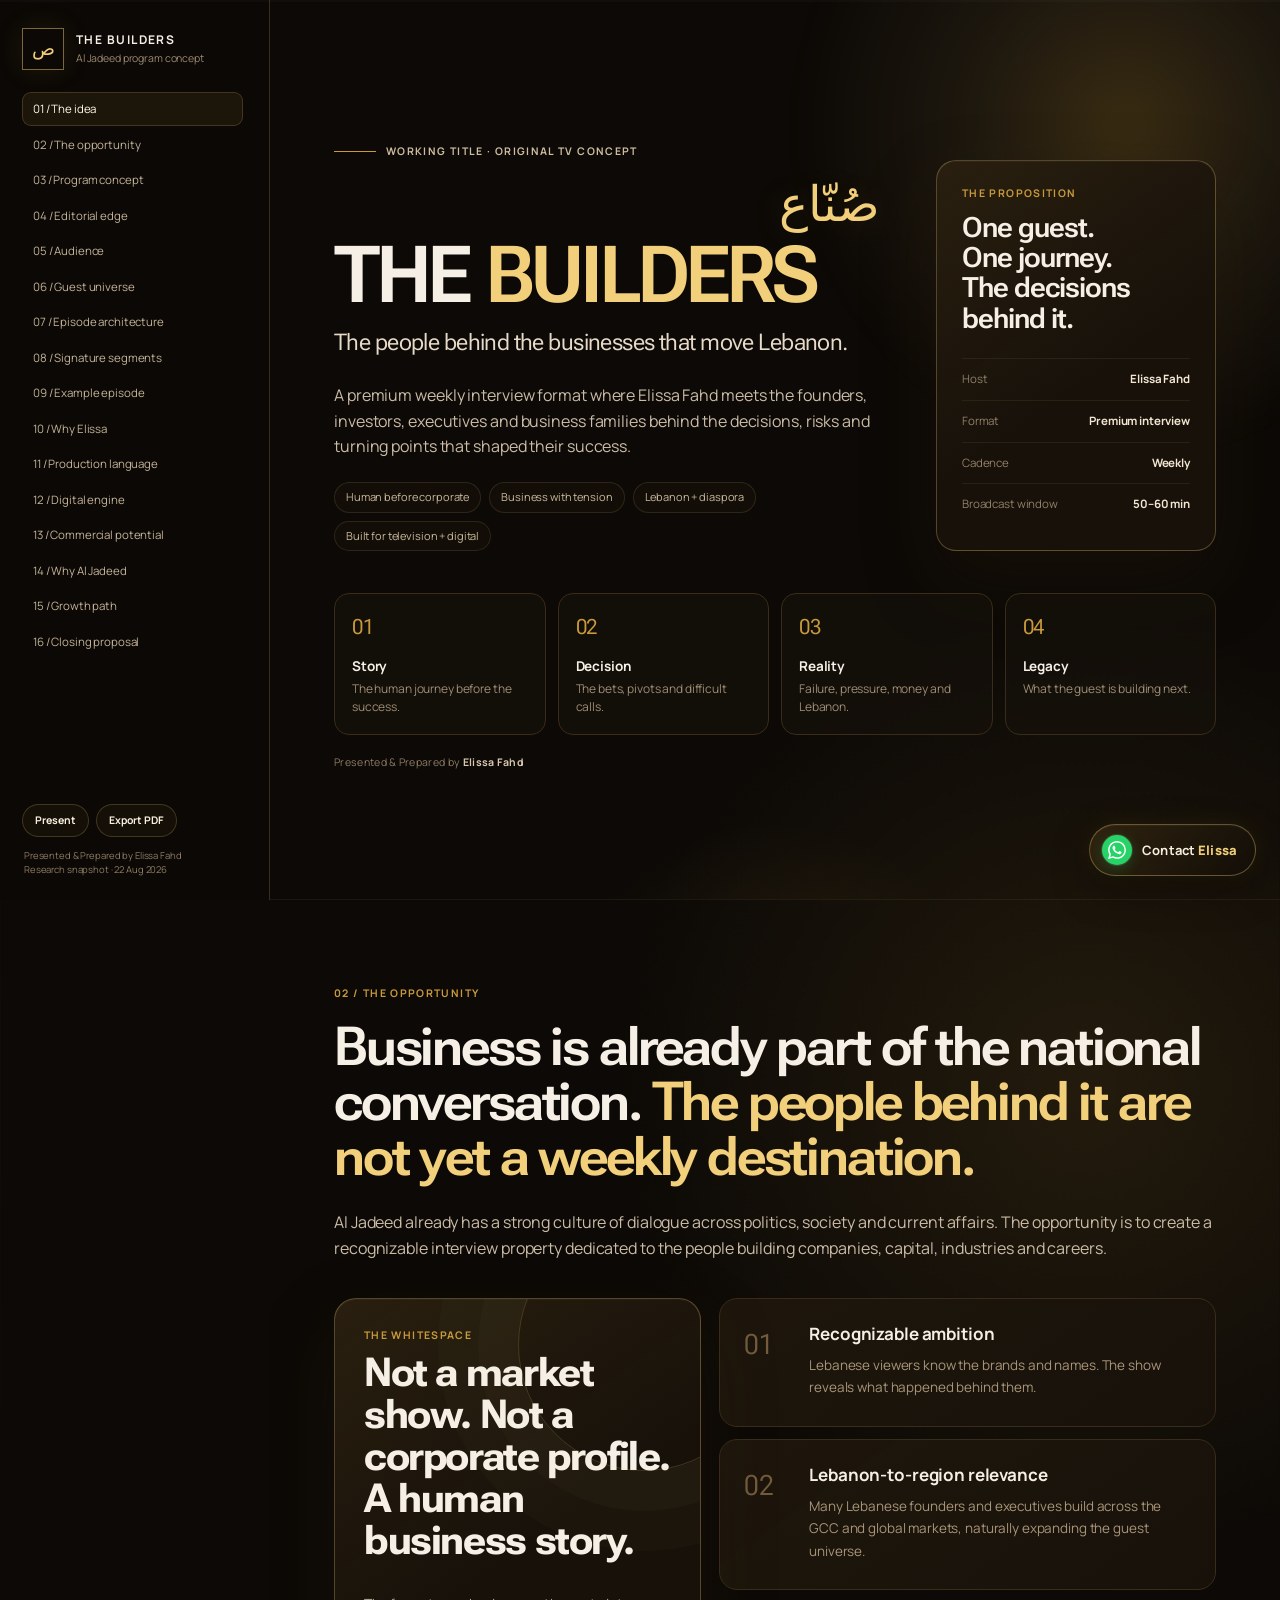
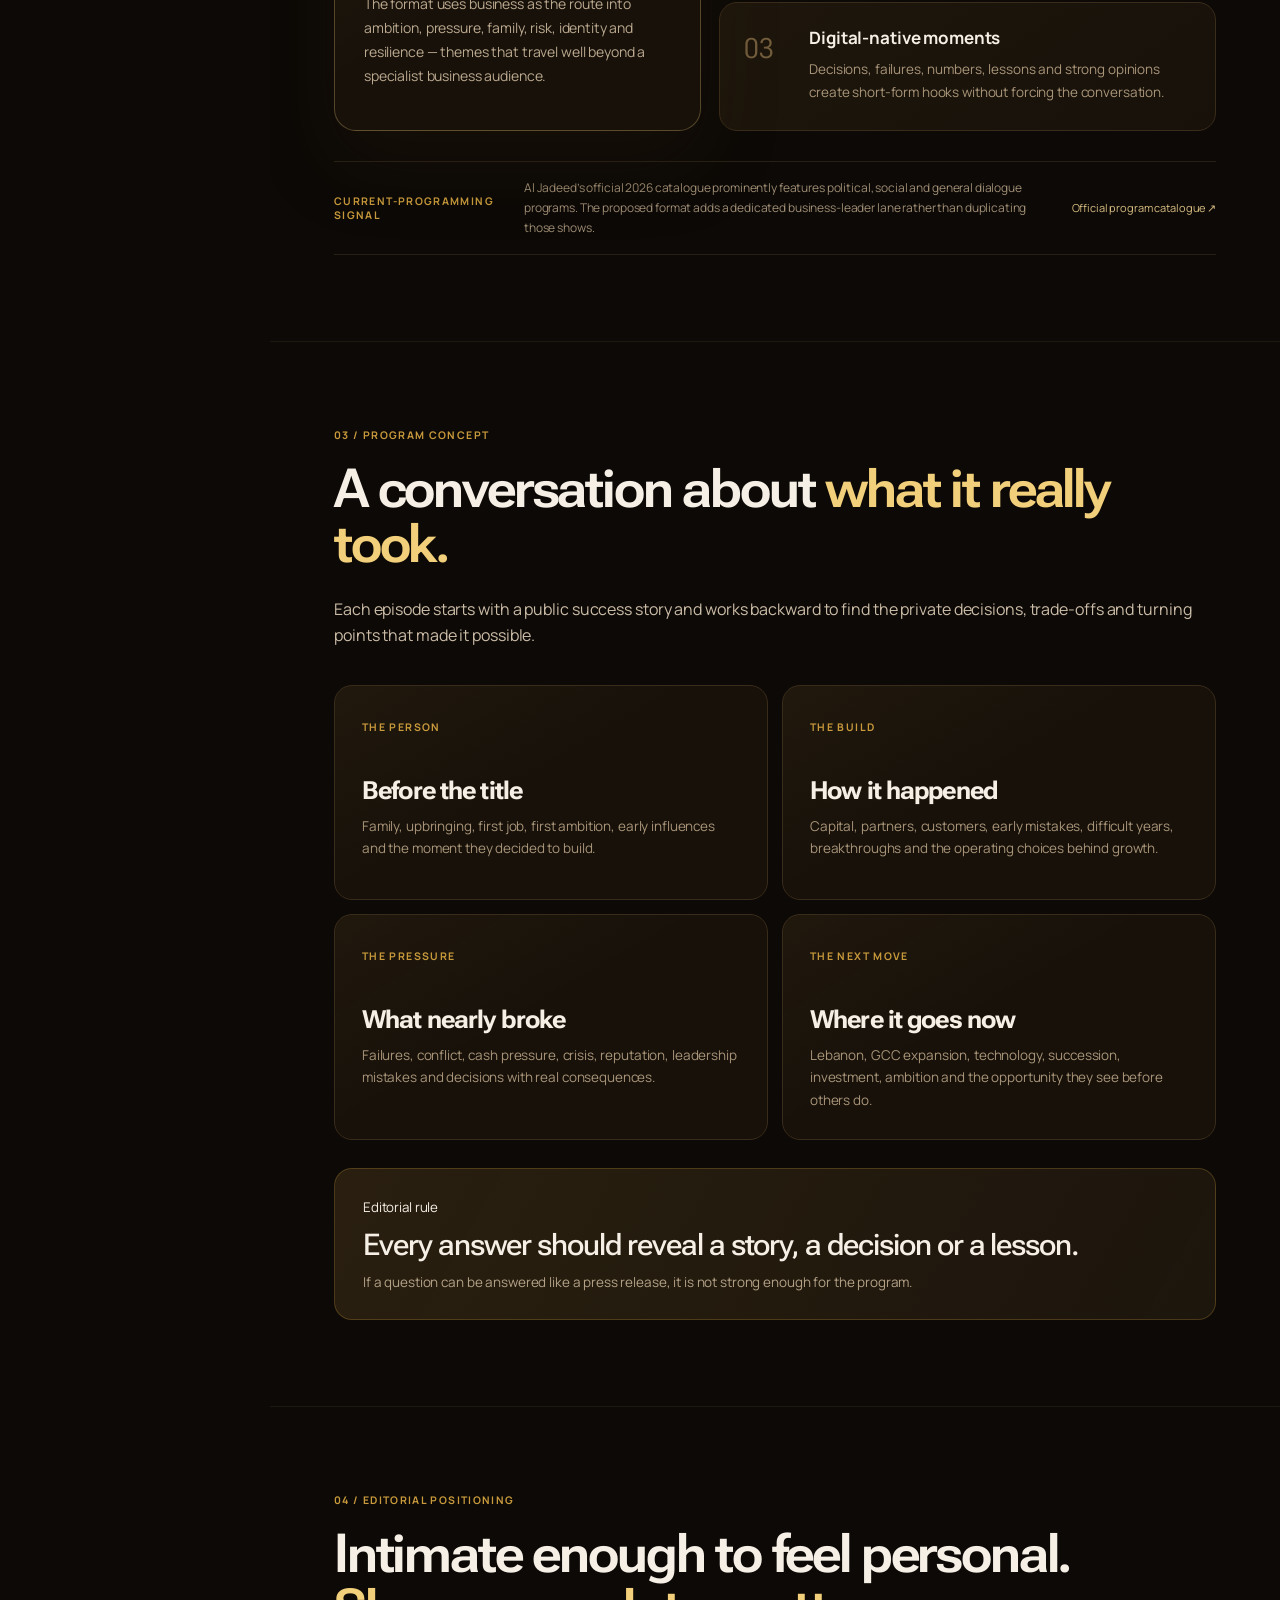
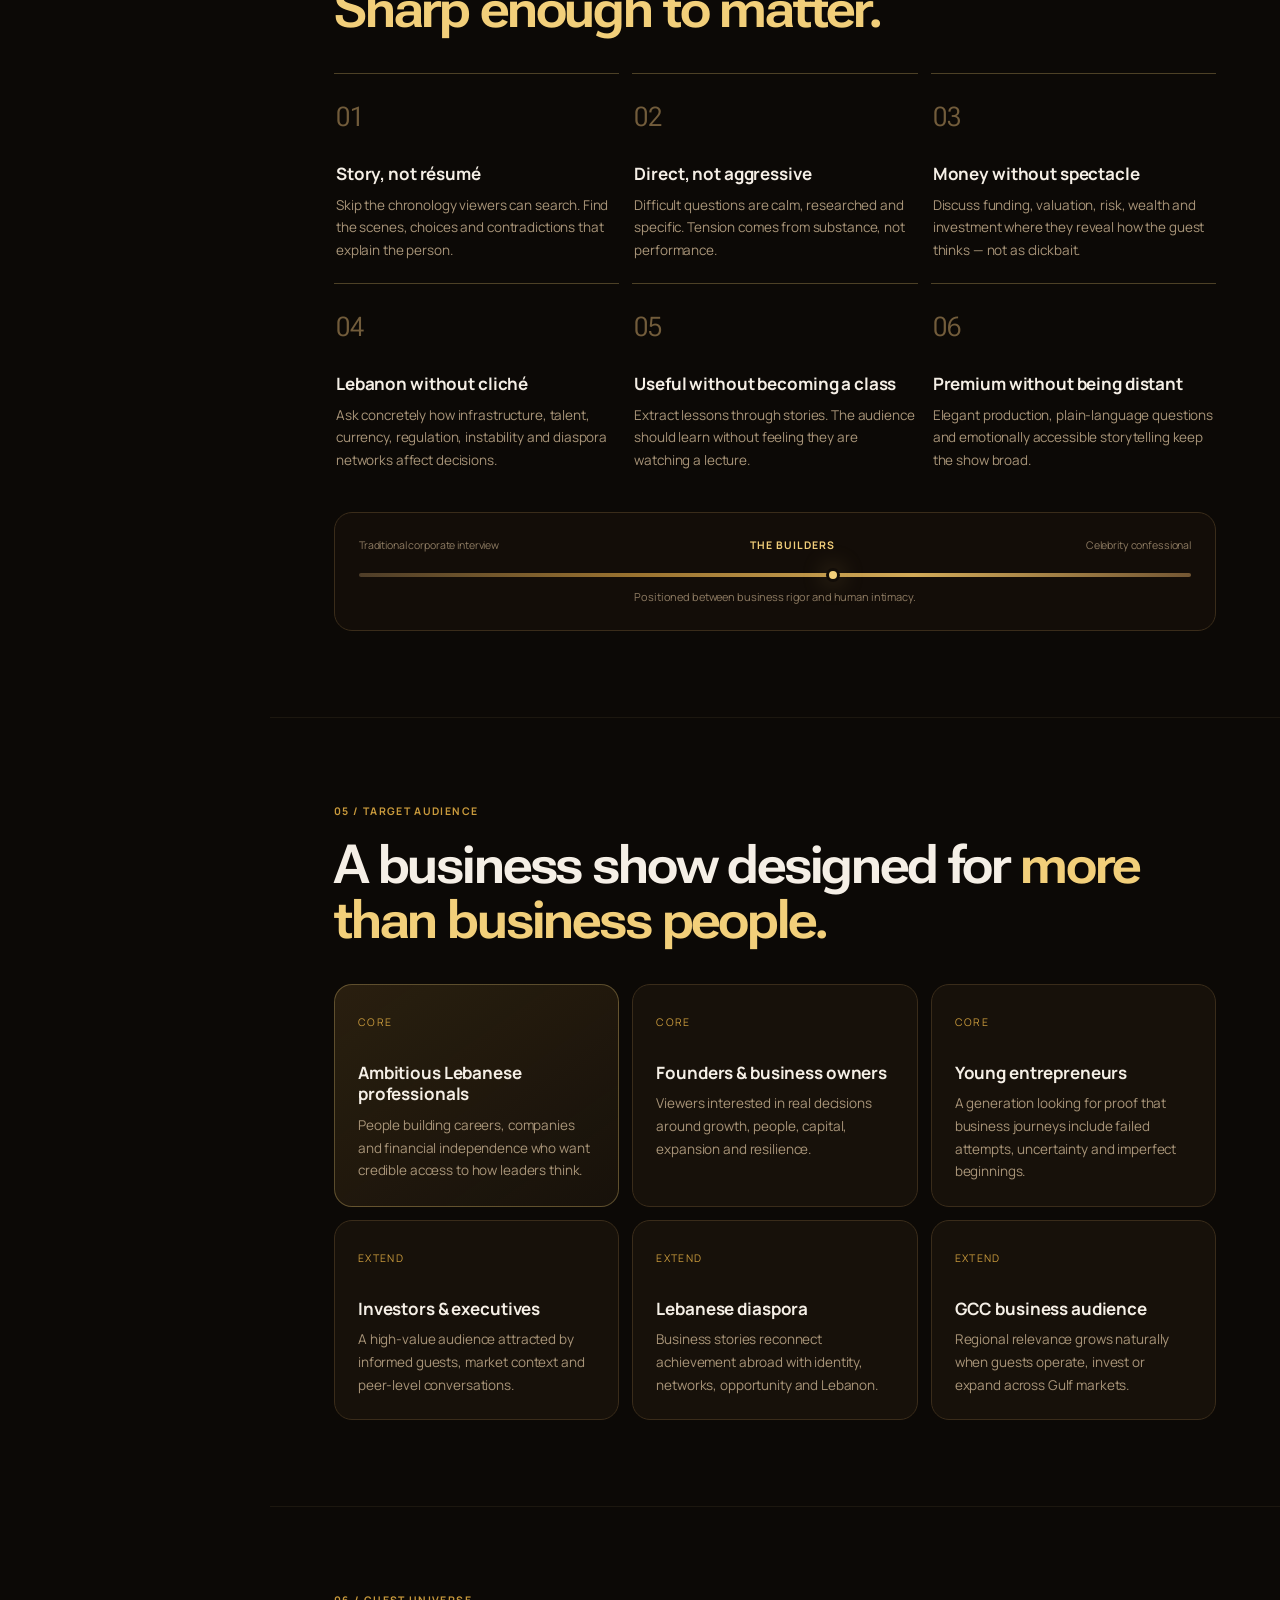
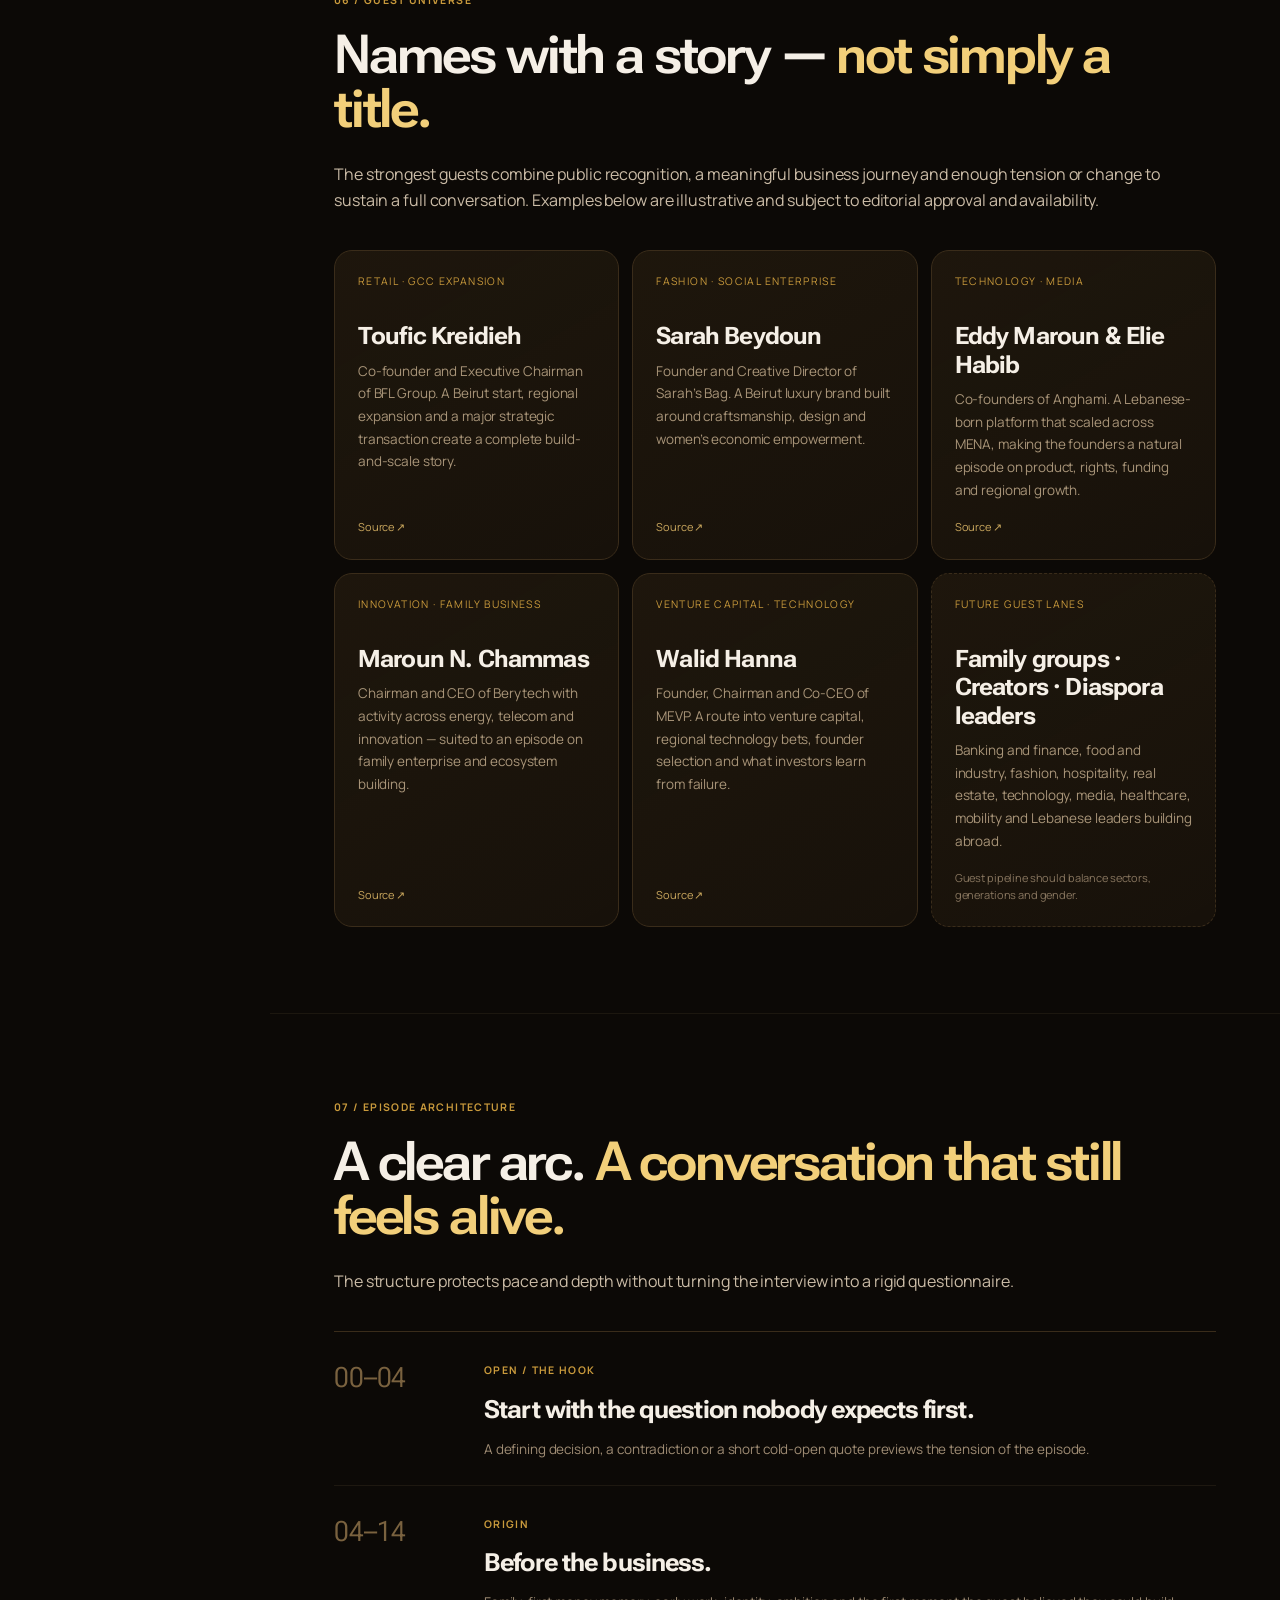
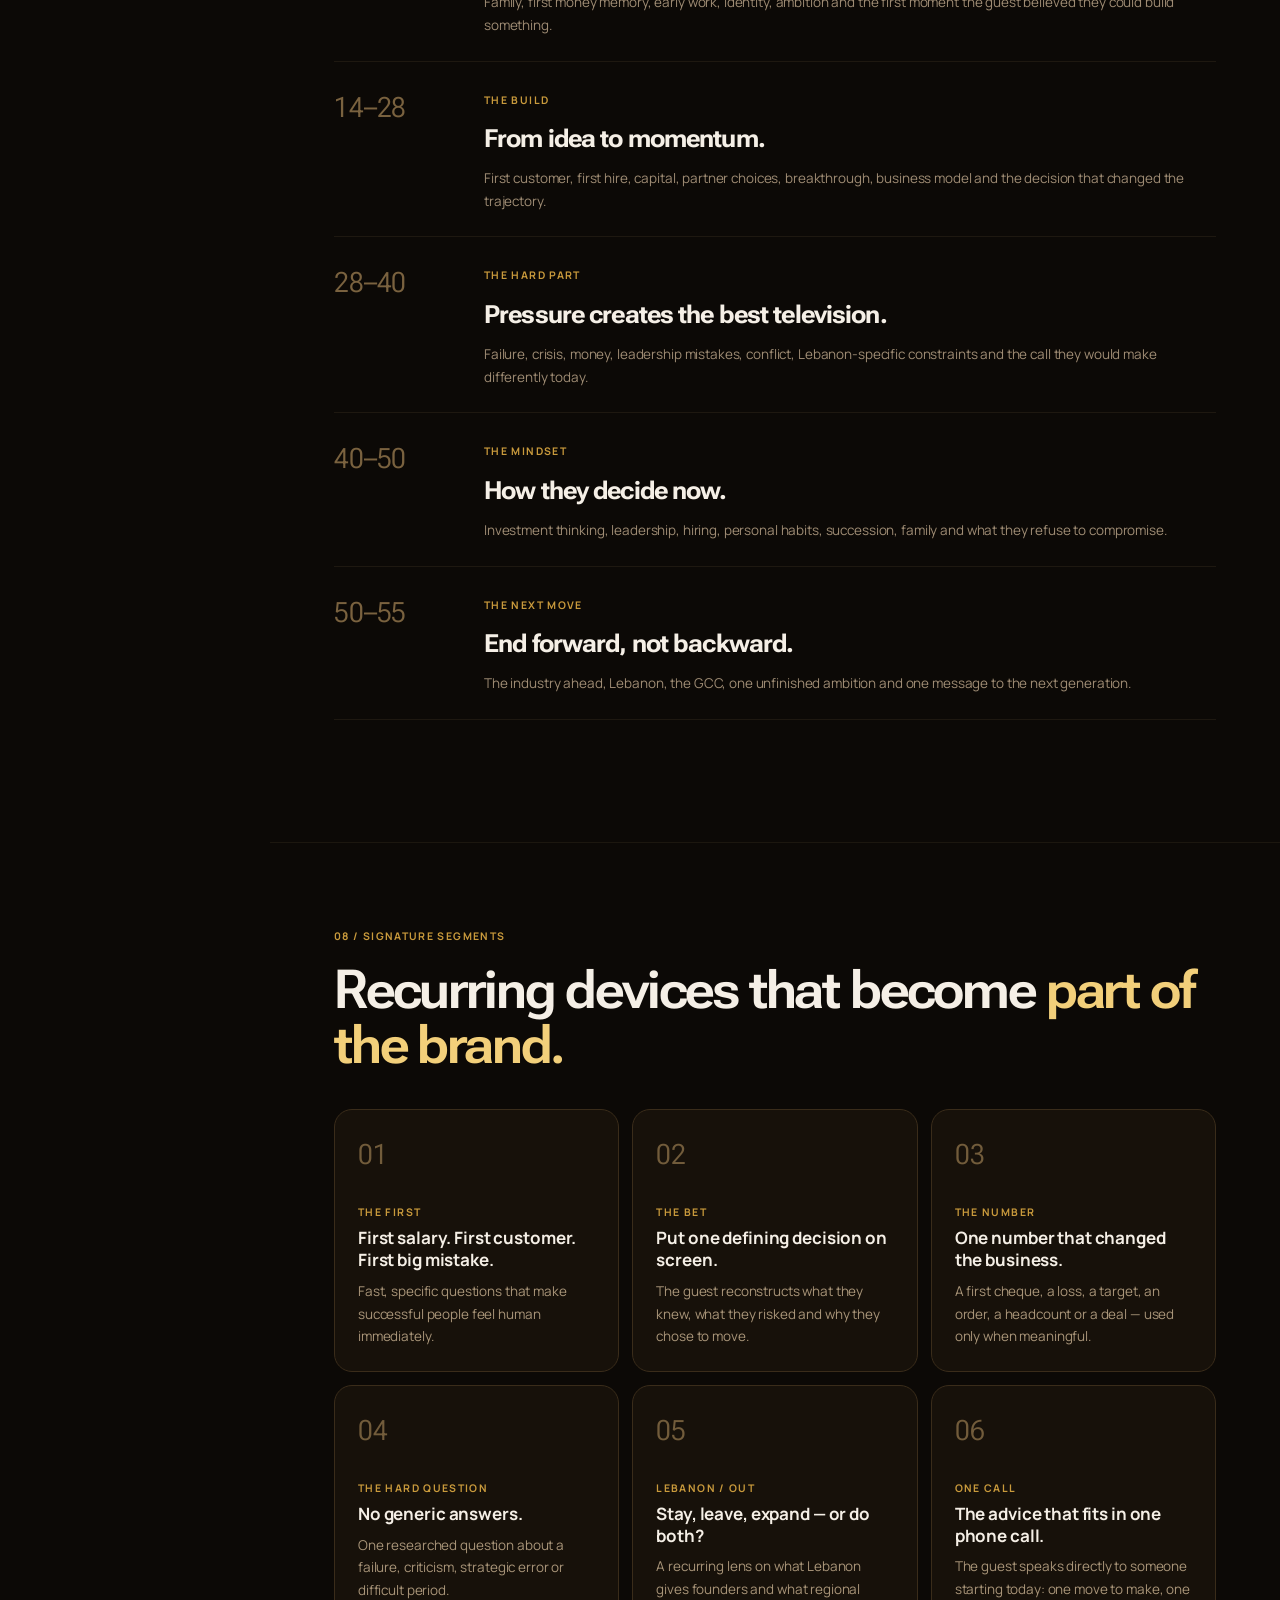
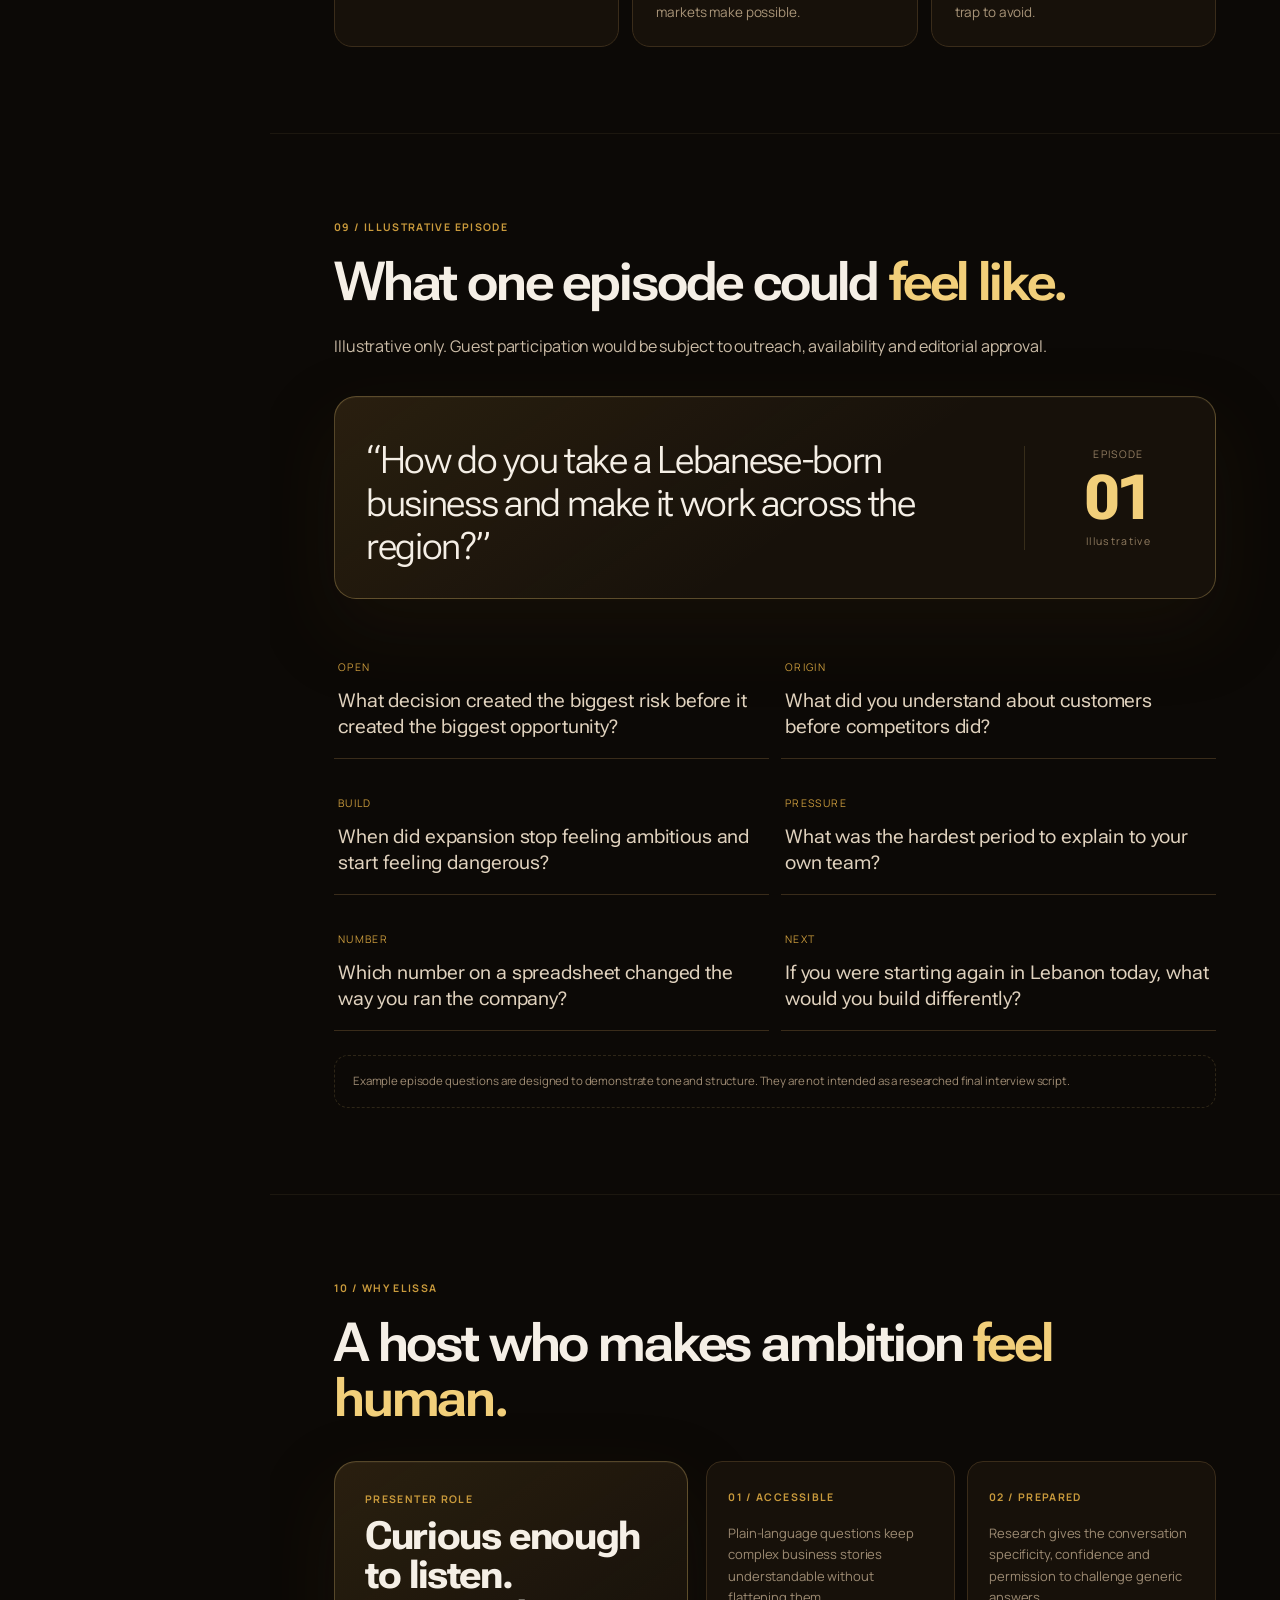
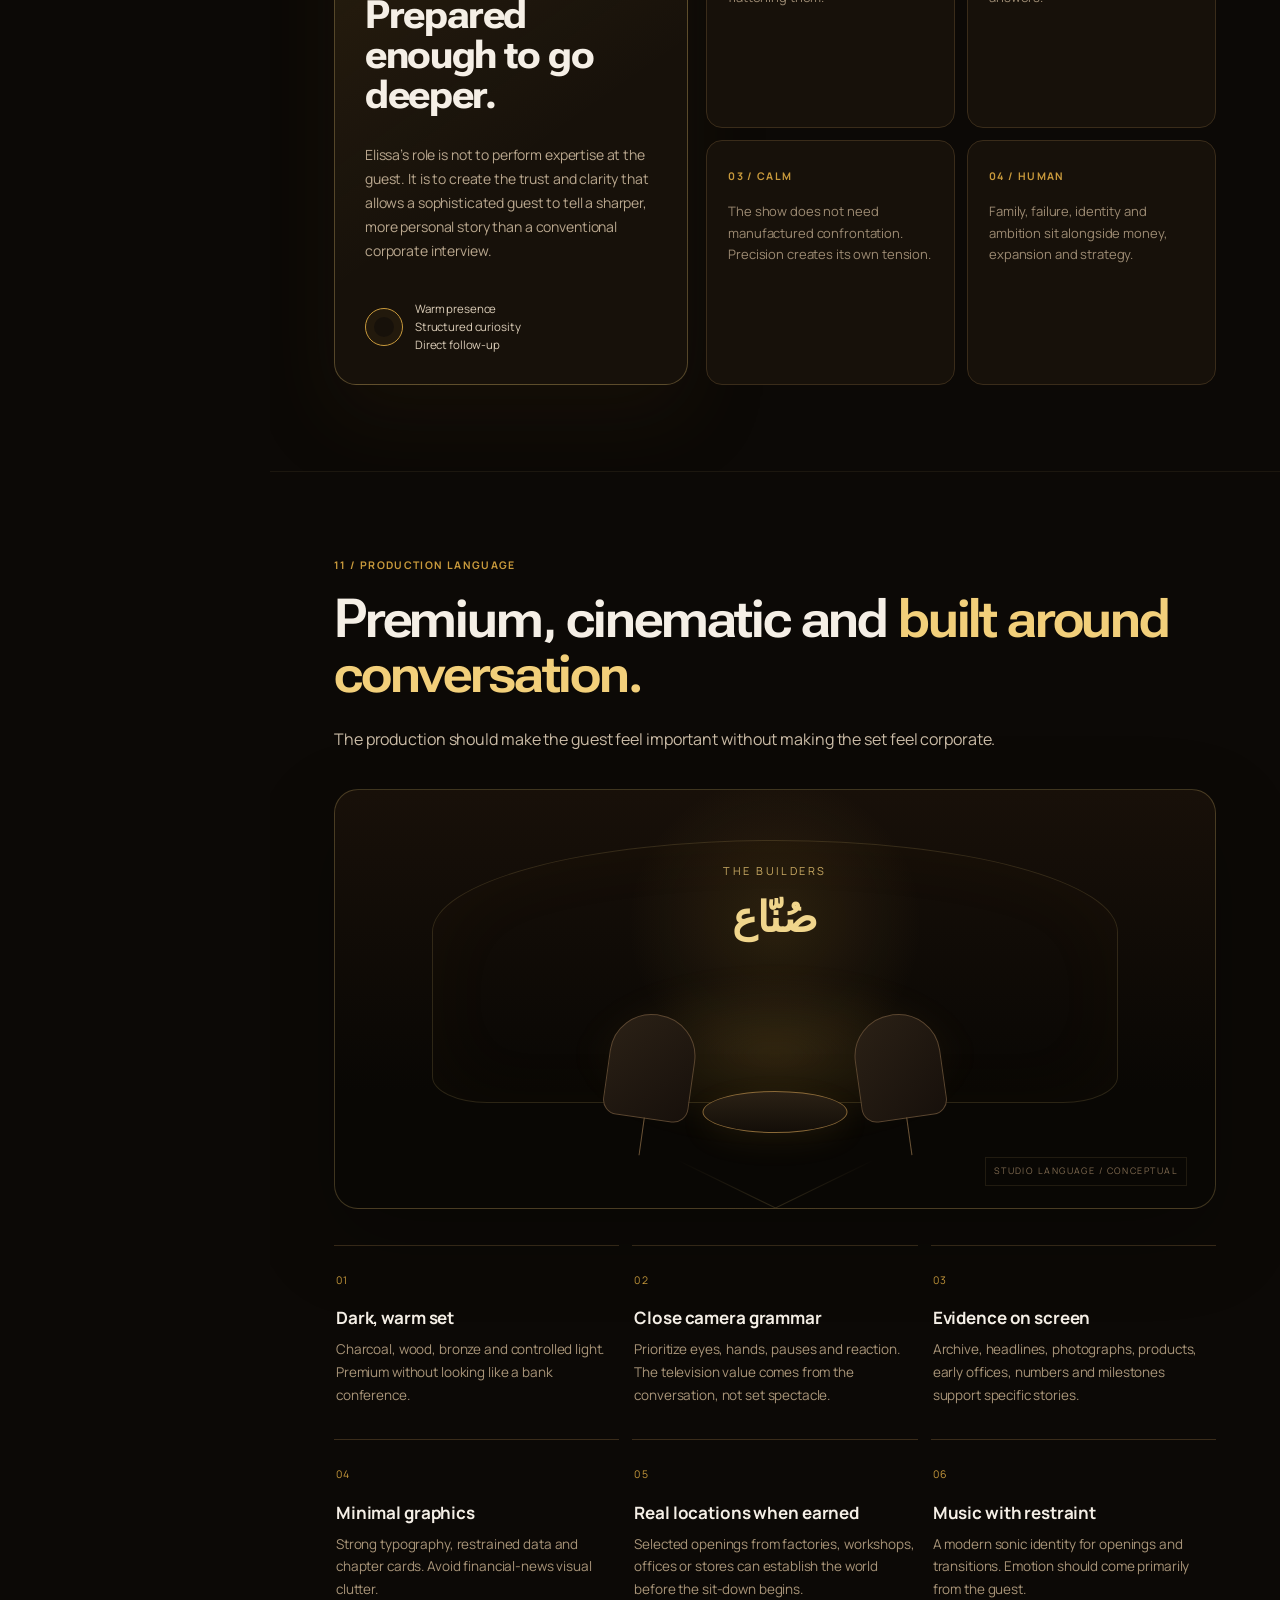
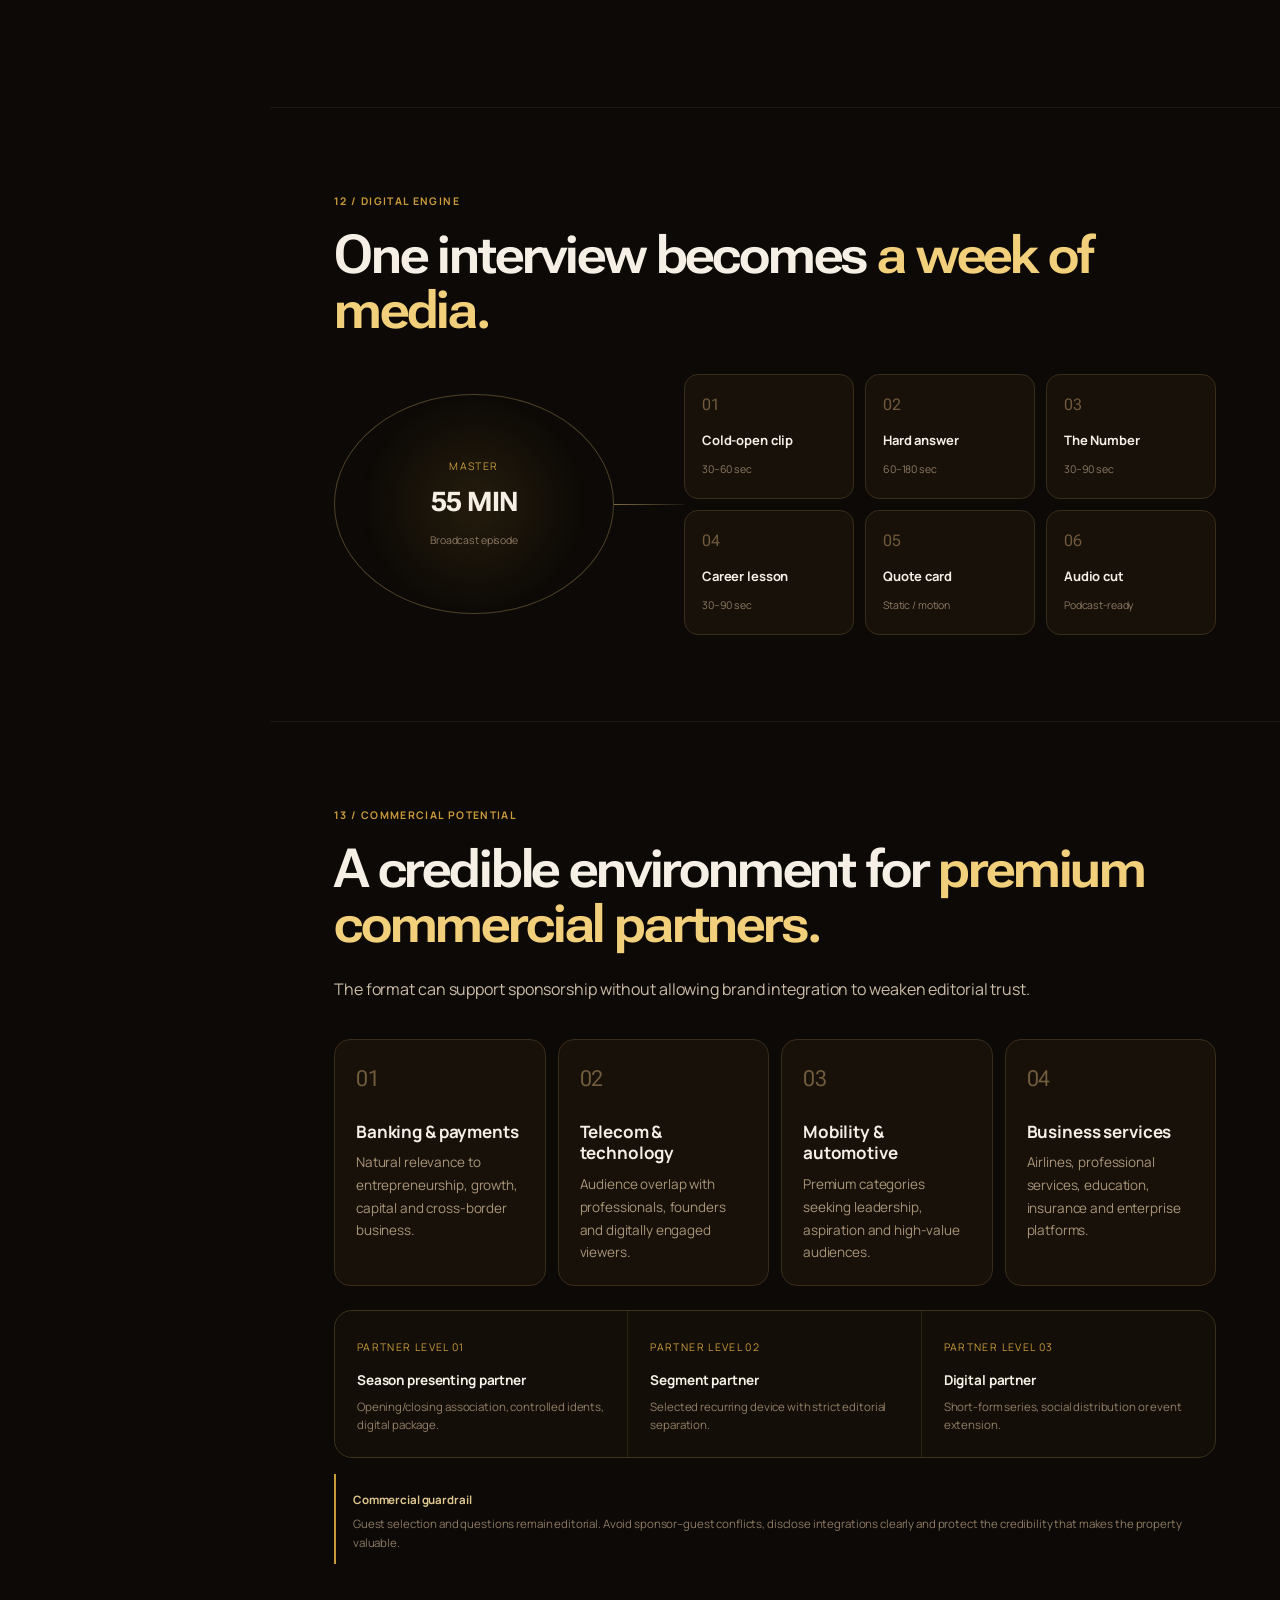
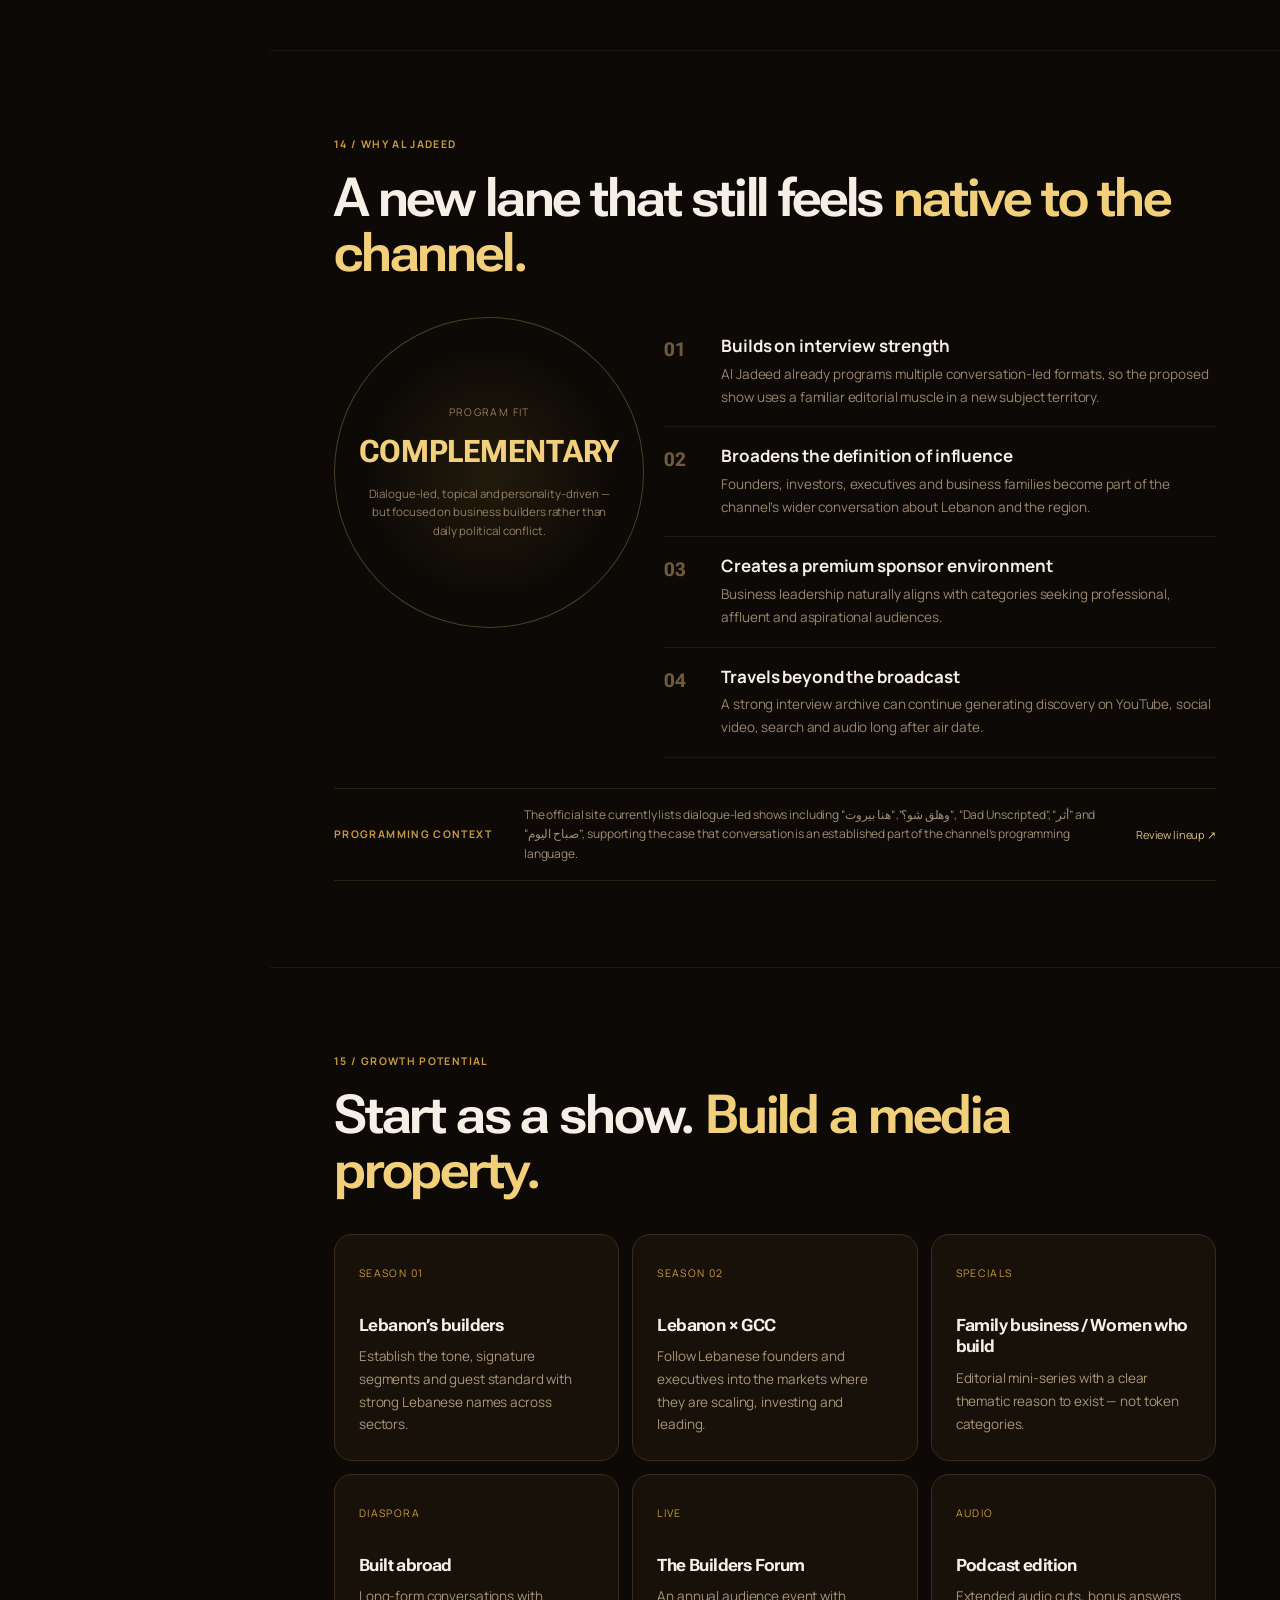
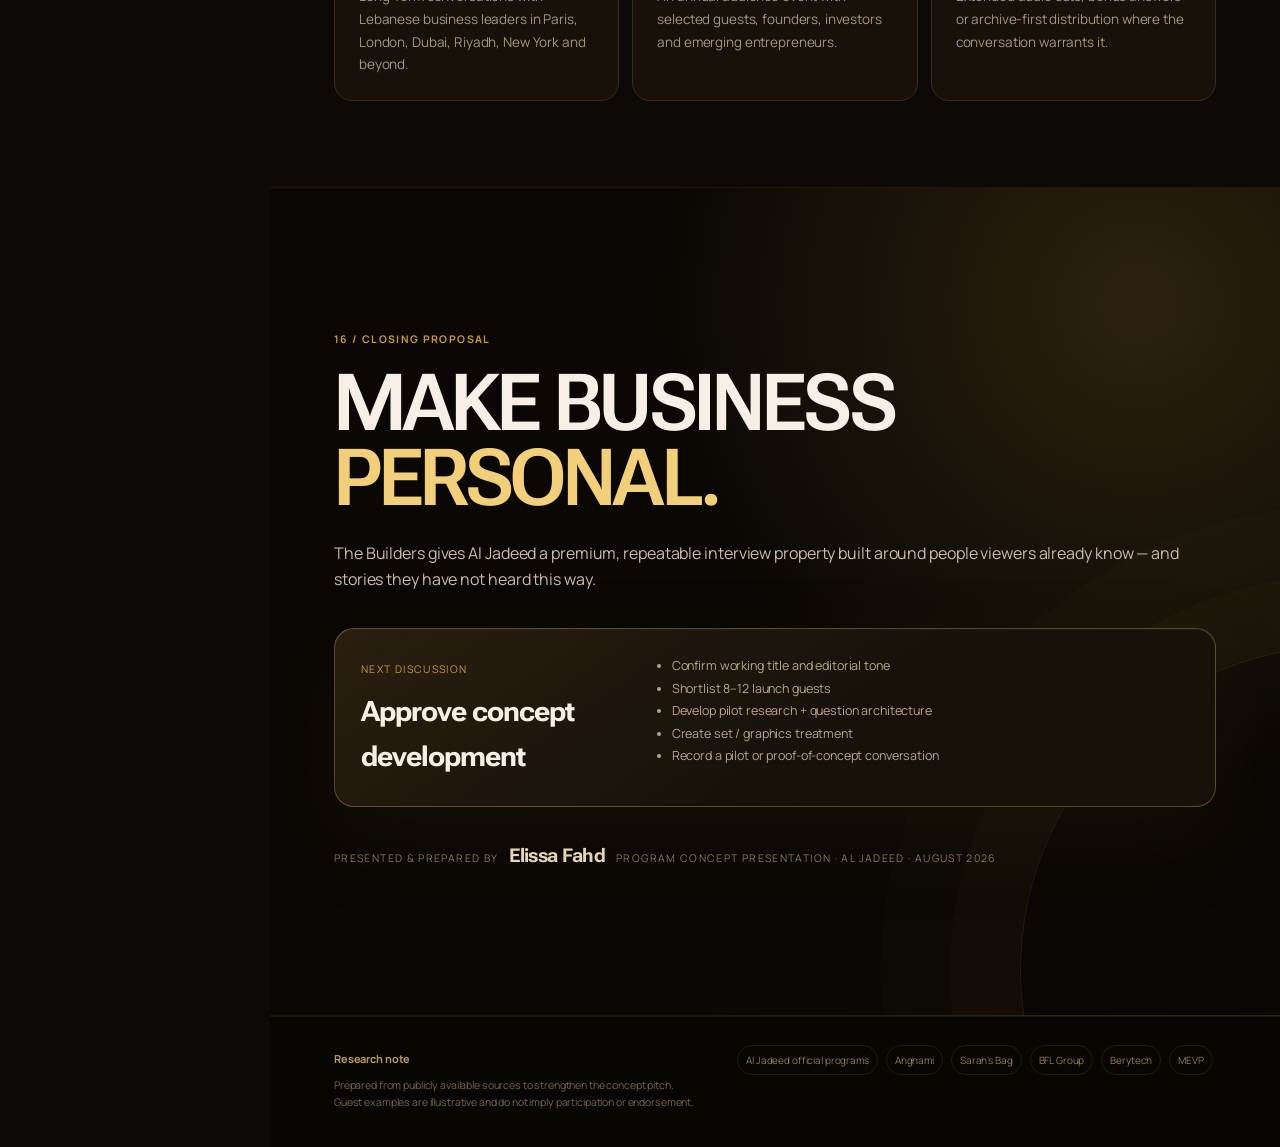
==== commit 6a317fdf: "Refine typography font loading and Arabic typeface" ====
--- a/index.html
+++ b/index.html
@@ -8,7 +8,7 @@
   <title>صُنّاع | The Builders — Al Jadeed Program Concept</title>
   <link rel="preconnect" href="https://fonts.googleapis.com">
   <link rel="preconnect" href="https://fonts.gstatic.com" crossorigin>
-  <link href="https://fonts.googleapis.com/css2?family=Manrope:wght@300;400;500;600;700&family=Roboto+Flex:opsz,wdth,wght@8..144,75..150,300..800&display=swap" rel="stylesheet">
+  <link href="https://fonts.googleapis.com/css2?family=Manrope:wght@400;500;600;700&family=Noto+Sans+Arabic:wght@500;600;700&family=Roboto+Flex:opsz,wdth,wght@8..144,90..120,400..750&display=swap" rel="stylesheet">
   <link rel="stylesheet" href="styles.css" />
 </head>
 <body>
@@ -220,113 +220,97 @@
       <section id="example">
         <div class="section-head reveal">
           <span class="section-label">09 / Illustrative episode</span>
-          <h2 class="display small">Episode 01: <span class="accent">From Beirut to a regional retail platform.</span></h2>
-          <p class="lede">Hypothetical guest: Toufic Kreidieh, subject to invitation, availability and Al Jadeed approval.</p>
+          <h2 class="display small">What one episode could <span class="accent">feel like.</span></h2>
+          <p class="lede">Illustrative only. Guest participation would be subject to outreach, availability and editorial approval.</p>
         </div>
         <div class="episode-hero glow-card top-gap reveal">
-          <div><span class="kicker">Cold open</span><blockquote>“What did you see in 1996 that made you believe a discount-retail idea could travel beyond Lebanon?”</blockquote></div>
-          <div class="episode-badge"><span>EP</span><strong>01</strong><small>Retail / GCC / Scale</small></div>
+          <blockquote>“How do you take a Lebanese-born business and make it work across the region?”</blockquote>
+          <div class="episode-badge"><span>EPISODE</span><strong>01</strong><small>Illustrative</small></div>
         </div>
         <div class="question-grid top-gap">
-          <article class="reveal"><span>ORIGIN</span><p>What did your earliest jobs teach you about customers before you ever became a founder?</p></article>
-          <article class="reveal"><span>THE BET</span><p>Why move the center of gravity from Lebanon to Dubai — and what could have gone wrong?</p></article>
-          <article class="reveal"><span>THE NUMBER</span><p>When did the business first become bigger than the founders could personally control?</p></article>
-          <article class="reveal"><span>THE HARD QUESTION</span><p>Which expansion or leadership decision cost more — financially or personally — than you expected?</p></article>
-          <article class="reveal"><span>THE DEAL</span><p>What changes when a global strategic partner buys into a business you built for decades?</p></article>
-          <article class="reveal"><span>NEXT MOVE</span><p>If you were 25 in Beirut today with limited capital, what kind of business would you start?</p></article>
-        </div>
-        <div class="evidence-note reveal">BFL states that the business began in Lebanon in 1996, later moved its headquarters to the UAE, and completed the sale of a 35% stake to TJX in 2024. Those milestones create a naturally cinematic episode arc. <a href="https://bflgroup.ae/brands-for-less-signs-an-agreement-with-the-tjx-companies-inc-for-the-sale-of-a-35-stake-2/" target="_blank" rel="noopener">Official source ↗</a></div>
+          <article class="reveal"><span>OPEN</span><p>What decision created the biggest risk before it created the biggest opportunity?</p></article>
+          <article class="reveal"><span>ORIGIN</span><p>What did you understand about customers before competitors did?</p></article>
+          <article class="reveal"><span>BUILD</span><p>When did expansion stop feeling ambitious and start feeling dangerous?</p></article>
+          <article class="reveal"><span>PRESSURE</span><p>What was the hardest period to explain to your own team?</p></article>
+          <article class="reveal"><span>NUMBER</span><p>Which number on a spreadsheet changed the way you ran the company?</p></article>
+          <article class="reveal"><span>NEXT</span><p>If you were starting again in Lebanon today, what would you build differently?</p></article>
+        </div>
+        <div class="evidence-note reveal">Example episode questions are designed to demonstrate tone and structure. They are not intended as a researched final interview script.</div>
       </section>
 
       <section id="host">
         <div class="section-head reveal">
-          <span class="section-label">10 / Why Elissa Fahd</span>
-          <h2 class="display small">The host is not the star of the interview. <span class="accent">She is the reason the guest opens up.</span></h2>
-          <p class="lede">The strongest host positioning is credible, prepared and curious — without trying to out-perform the person in the chair.</p>
+          <span class="section-label">10 / Why Elissa</span>
+          <h2 class="display small">A host who makes ambition <span class="accent">feel human.</span></h2>
         </div>
         <div class="host-layout top-gap">
           <div class="host-role glow-card reveal">
-            <span class="kicker">Elissa’s on-screen role</span>
-            <h3>The audience’s intelligent proxy.</h3>
-            <p>Ask what viewers would want to know if they had access to the room — then go one layer deeper with preparation and follow-up.</p>
-            <div class="host-signature"><i></i><span>Warm enough for personal stories.<br>Direct enough for difficult answers.</span></div>
+            <span class="kicker">Presenter role</span>
+            <h3>Curious enough to listen. Prepared enough to go deeper.</h3>
+            <p>Elissa’s role is not to perform expertise at the guest. It is to create the trust and clarity that allows a sophisticated guest to tell a sharper, more personal story than a conventional corporate interview.</p>
+            <div class="host-signature"><i></i><span>Warm presence<br>Structured curiosity<br>Direct follow-up</span></div>
           </div>
           <div class="host-qualities reveal">
-            <article><b>PREPARATION</b><p>Know the timeline, numbers, difficult moments and public record before the guest sits down.</p></article>
-            <article><b>CLARITY</b><p>Translate business language into questions a broad television audience can follow.</p></article>
-            <article><b>LISTENING</b><p>Use the answer to find the next question rather than racing through a script.</p></article>
-            <article><b>COMPOSURE</b><p>Stay calm when the conversation becomes sensitive, surprising or emotionally personal.</p></article>
-            <article><b>IDENTITY</b><p>Develop a recognizable interview voice through recurring questions and disciplined tone.</p></article>
-            <article><b>CURIOSITY</b><p>Make the guest explain the “why” behind a decision, not only the result.</p></article>
-          </div>
-        </div>
-        <p class="format-note reveal">This positioning deliberately avoids unsupported biographical claims. The pitch presents the host role and the on-screen standard the format is designed to build around Elissa.</p>
+            <article><b>01 / ACCESSIBLE</b><p>Plain-language questions keep complex business stories understandable without flattening them.</p></article>
+            <article><b>02 / PREPARED</b><p>Research gives the conversation specificity, confidence and permission to challenge generic answers.</p></article>
+            <article><b>03 / CALM</b><p>The show does not need manufactured confrontation. Precision creates its own tension.</p></article>
+            <article><b>04 / HUMAN</b><p>Family, failure, identity and ambition sit alongside money, expansion and strategy.</p></article>
+          </div>
+        </div>
       </section>
 
       <section id="production">
         <div class="section-head reveal">
-          <span class="section-label">11 / Visual &amp; production direction</span>
-          <h2 class="display small">A room that feels like <span class="accent">access.</span></h2>
-          <p class="lede">Premium but restrained: the visual language should signal confidence, depth and modern Beirut — without looking like a news desk or a luxury showroom.</p>
-        </div>
-        <div class="studio-mock top-gap reveal" aria-label="Conceptual studio visualization">
+          <span class="section-label">11 / Production language</span>
+          <h2 class="display small">Premium, cinematic and <span class="accent">built around conversation.</span></h2>
+          <p class="lede">The production should make the guest feel important without making the set feel corporate.</p>
+        </div>
+        <div class="studio-mock top-gap reveal">
           <div class="studio-glow"></div>
-          <div class="studio-title"><span>THE BUILDERS</span><b lang="ar" dir="rtl">صُنّاع</b></div>
-          <div class="chair chair-a"></div><div class="chair chair-b"></div>
-          <div class="table-disc"></div>
+          <div class="studio-title"><span>THE BUILDERS</span><b>صُنّاع</b></div>
+          <div class="chair chair-a"></div><div class="chair chair-b"></div><div class="table-disc"></div>
           <div class="floor-line line-a"></div><div class="floor-line line-b"></div>
-          <div class="camera-frame">CAM 01</div>
+          <div class="camera-frame">STUDIO LANGUAGE / CONCEPTUAL</div>
         </div>
         <div class="production-grid top-gap">
-          <article class="reveal"><span>SET</span><h3>Dark, architectural, warm</h3><p>Charcoal and warm-black surfaces, restrained gold, textured materials and one strong visual signature.</p></article>
-          <article class="reveal"><span>CAMERA</span><h3>Close enough to read silence</h3><p>Two principal singles, a clean two-shot and slow movement only when it adds emotional weight.</p></article>
-          <article class="reveal"><span>LIGHT</span><h3>Faces first</h3><p>Soft sculpted key light, controlled background falloff and practical highlights rather than over-lit news brightness.</p></article>
-          <article class="reveal"><span>GRAPHICS</span><h3>Minimal evidence</h3><p>Use timelines, a key number, a deal, a quote or an archival image when it moves the story forward.</p></article>
-          <article class="reveal"><span>MUSIC</span><h3>Modern restraint</h3><p>A short, recognizable sonic identity with subtle transitions — no constant score under serious conversation.</p></article>
-          <article class="reveal"><span>WARDROBE</span><h3>Editorial, not corporate</h3><p>Clean, contemporary and neutral enough to keep attention on faces, stories and the conversation.</p></article>
+          <article class="reveal"><span>01</span><h3>Dark, warm set</h3><p>Charcoal, wood, bronze and controlled light. Premium without looking like a bank conference.</p></article>
+          <article class="reveal"><span>02</span><h3>Close camera grammar</h3><p>Prioritize eyes, hands, pauses and reaction. The television value comes from the conversation, not set spectacle.</p></article>
+          <article class="reveal"><span>03</span><h3>Evidence on screen</h3><p>Archive, headlines, photographs, products, early offices, numbers and milestones support specific stories.</p></article>
+          <article class="reveal"><span>04</span><h3>Minimal graphics</h3><p>Strong typography, restrained data and chapter cards. Avoid financial-news visual clutter.</p></article>
+          <article class="reveal"><span>05</span><h3>Real locations when earned</h3><p>Selected openings from factories, workshops, offices or stores can establish the world before the sit-down begins.</p></article>
+          <article class="reveal"><span>06</span><h3>Music with restraint</h3><p>A modern sonic identity for openings and transitions. Emotion should come primarily from the guest.</p></article>
         </div>
       </section>
 
       <section id="digital">
         <div class="section-head reveal">
-          <span class="section-label">12 / Digital &amp; social engine</span>
-          <h2 class="display small">One television interview. <span class="accent">A week of media.</span></h2>
+          <span class="section-label">12 / Digital engine</span>
+          <h2 class="display small">One interview becomes <span class="accent">a week of media.</span></h2>
         </div>
         <div class="digital-flow top-gap reveal">
-          <div class="flow-main"><span>MASTER</span><strong>FULL EPISODE</strong><small>Broadcast + Al Jadeed digital</small></div>
-          <i></i>
+          <div class="flow-main"><span>MASTER</span><strong>55 MIN</strong><small>Broadcast episode</small></div><i></i>
           <div class="flow-outputs">
-            <article><span>01</span><b>Hero clip</b><small>3–8 min</small></article>
-            <article><span>02</span><b>Short verticals</b><small>30–90 sec</small></article>
-            <article><span>03</span><b>Quote moments</b><small>Static / motion</small></article>
-            <article><span>04</span><b>Audio cut</b><small>Podcast feed</small></article>
-            <article><span>05</span><b>Guest teaser</b><small>Pre-air</small></article>
-            <article><span>06</span><b>After-clip</b><small>Unused answer</small></article>
-          </div>
-        </div>
-        <div class="metric-grid three top-gap reveal">
-          <article><span>1</span><strong>Conversation</strong><p>The complete editorial asset.</p></article>
-          <article><span>8–12</span><strong>Short edits</strong><p>Suggested per-episode production target.</p></article>
-          <article><span>7 days</span><strong>Content rhythm</strong><p>Tease, air, clip, quote, rediscover.</p></article>
-        </div>
-        <p class="format-note reveal">Digital output targets are a proposed production model, not current Al Jadeed performance data.</p>
+            <article><span>01</span><b>Cold-open clip</b><small>30–60 sec</small></article>
+            <article><span>02</span><b>Hard answer</b><small>60–180 sec</small></article>
+            <article><span>03</span><b>The Number</b><small>30–90 sec</small></article>
+            <article><span>04</span><b>Career lesson</b><small>30–90 sec</small></article>
+            <article><span>05</span><b>Quote card</b><small>Static / motion</small></article>
+            <article><span>06</span><b>Audio cut</b><small>Podcast-ready</small></article>
+          </div>
+        </div>
       </section>
 
       <section id="commercial">
         <div class="section-head reveal">
           <span class="section-label">13 / Commercial potential</span>
-          <h2 class="display small">A premium audience creates <span class="accent">premium partnership territory.</span></h2>
-          <p class="lede">The format can be commercially attractive without allowing sponsorship to dictate editorial questions or guest selection.</p>
+          <h2 class="display small">A credible environment for <span class="accent">premium commercial partners.</span></h2>
+          <p class="lede">The format can support sponsorship without allowing brand integration to weaken editorial trust.</p>
         </div>
         <div class="sponsor-grid top-gap">
-          <article class="reveal"><span>01</span><h3>Banking &amp; payments</h3><p>Entrepreneurship, investment, wealth planning and regional commerce.</p></article>
-          <article class="reveal"><span>02</span><h3>Telecom &amp; technology</h3><p>Innovation, connectivity, digital business and future-of-work alignment.</p></article>
-          <article class="reveal"><span>03</span><h3>Automotive</h3><p>Premium mobility and executive audience fit.</p></article>
-          <article class="reveal"><span>04</span><h3>Airlines &amp; travel</h3><p>Natural link to diaspora, GCC expansion and international business.</p></article>
-          <article class="reveal"><span>05</span><h3>Real estate</h3><p>Investment, development and regional growth themes.</p></article>
-          <article class="reveal"><span>06</span><h3>Business services</h3><p>Consulting, legal, insurance, recruitment, logistics and professional platforms.</p></article>
-          <article class="reveal"><span>07</span><h3>Luxury &amp; hospitality</h3><p>Premium brand environment without forcing product integration.</p></article>
-          <article class="reveal"><span>08</span><h3>Education &amp; innovation</h3><p>Universities, executive education, entrepreneurship programs and technology ecosystems.</p></article>
+          <article class="reveal"><span>01</span><h3>Banking &amp; payments</h3><p>Natural relevance to entrepreneurship, growth, capital and cross-border business.</p></article>
+          <article class="reveal"><span>02</span><h3>Telecom &amp; technology</h3><p>Audience overlap with professionals, founders and digitally engaged viewers.</p></article>
+          <article class="reveal"><span>03</span><h3>Mobility &amp; automotive</h3><p>Premium categories seeking leadership, aspiration and high-value audiences.</p></article>
+          <article class="reveal"><span>04</span><h3>Business services</h3><p>Airlines, professional services, education, insurance and enterprise platforms.</p></article>
         </div>
         <div class="commercial-model reveal">
           <div><span>PARTNER LEVEL 01</span><strong>Season presenting partner</strong><p>Opening/closing association, controlled idents, digital package.</p></div>
@@ -404,4 +388,4 @@
 
   <script src="app.js"></script>
 </body>
-</html>
+</html>
--- a/styles.css
+++ b/styles.css
@@ -0,0 +1,211 @@
+@import url("./styles-base.css");
+
+/* Typography refinement: balanced sizing and font hierarchy for desktop + mobile */
+:root{
+  --display:'Roboto Flex','Manrope',Arial,sans-serif;
+  --body:'Manrope',Inter,-apple-system,BlinkMacSystemFont,'Segoe UI',sans-serif;
+}
+
+html{-webkit-text-size-adjust:100%;text-size-adjust:100%}
+body{
+  font-family:var(--body);
+  font-size:16px;
+  line-height:1.6;
+  letter-spacing:-.008em;
+  font-optical-sizing:auto;
+}
+button,input,textarea,select{font-family:var(--body)}
+
+/* Navigation + utility text */
+.brand h1{font-size:12px;letter-spacing:.12em;line-height:1.25}
+.brand p{font-size:10.5px;line-height:1.45}
+.nav a{font-size:11.5px;line-height:1.35;padding:8px 10px}
+.btn{font-size:10.5px;line-height:1.2}
+.side-note{font-size:9.5px;line-height:1.55}
+.mobile-brand{font-size:10.5px}
+.present-exit{font-size:10.5px}
+
+/* Primary display hierarchy */
+.display,
+.hero-panel>strong,
+.statement-card h3,
+.concept-card h3,
+.callout h3,
+.guest-card h3,
+.timeline-row h3,
+.episode-hero blockquote,
+.host-role h3,
+.flow-main strong,
+.growth-path h3,
+.proposal-box strong,
+.final-credit strong{
+  font-family:var(--display);
+  font-stretch:112%;
+  letter-spacing:-.035em;
+}
+.display{
+  font-size:clamp(60px,6.2vw,92px);
+  line-height:.94;
+  font-weight:610;
+}
+.display.small{
+  font-size:clamp(38px,4.25vw,60px);
+  line-height:1.01;
+  letter-spacing:-.04em;
+  max-width:1120px;
+}
+.arabic-title{
+  font-size:clamp(39px,3.8vw,56px);
+  line-height:1.05;
+}
+.hero-line{
+  font-family:var(--display);
+  font-stretch:108%;
+  font-size:clamp(20px,1.8vw,28px);
+  line-height:1.28;
+  letter-spacing:-.025em;
+}
+.lede{
+  font-size:clamp(16px,1.18vw,19px);
+  line-height:1.62;
+  letter-spacing:-.006em;
+  max-width:980px;
+}
+
+/* Labels, metadata, small UI copy */
+.eyebrow,.section-label,.kicker,
+.panel-label,.research-strip span,.concept-card b,.audience-card>span,
+.guest-tag,.timeline-row b,.segment-card>b,.question-grid span,
+.host-qualities b,.production-grid span,.flow-main span,
+.commercial-model span,.fit-score span,.growth-path span,
+.proposal-box span,.final-credit span,.final-credit small{
+  font-size:10.5px;
+  line-height:1.35;
+  letter-spacing:.13em;
+}
+.chip{font-size:11px;line-height:1.3;padding:7px 11px}
+.credit{font-size:10.5px;line-height:1.5}
+.meta-lines div{font-size:11.5px;line-height:1.45;padding:12px 0}
+.hero-panel>strong{font-size:clamp(28px,2.2vw,34px);line-height:1.08;font-weight:600}
+
+/* Cards and section copy */
+.card h3,.concept-card h3,.axis-card h3,.audience-card h3,
+.guest-card h3,.segment-card h3,.production-grid h3,
+.sponsor-grid h3,.growth-path h3,.fit-list h3{
+  font-size:17px;
+  line-height:1.28;
+}
+.card p,.concept-card p,.axis-card p,.audience-card p,.guest-card p,
+.segment-card p,.production-grid p,.sponsor-grid p,.growth-path p,
+.fit-list p{
+  font-size:13.5px;
+  line-height:1.68;
+}
+.metric-grid article span{font-size:21px}
+.metric-grid article strong{font-size:13.5px;line-height:1.35}
+.metric-grid article p{font-size:12px;line-height:1.55}
+.statement-card h3{font-size:clamp(32px,3.1vw,46px);line-height:1.06}
+.statement-card p{font-size:14px;line-height:1.7}
+.research-strip p{font-size:12px;line-height:1.65}
+.research-strip a{font-size:11px}
+.concept-card h3{font-size:25px;line-height:1.18}
+.callout h3{font-size:30px;line-height:1.12}
+.callout p{font-size:13.5px;line-height:1.68}
+.axis-card>span{font-size:27px}
+.spectrum-head{font-size:10.5px}
+.spectrum p{font-size:11px;line-height:1.5}
+.audience-card h3{font-size:17px}
+.guest-card h3{font-size:24px;line-height:1.18}
+.guest-card a,.source-note{font-size:11px;line-height:1.5}
+.timeline-row p{font-size:13.5px;line-height:1.68}
+.format-note{font-size:11.5px;line-height:1.6}
+.segment-card>span{font-size:28px}
+.segment-card h3{font-size:17px}
+.episode-badge span,.episode-badge small{font-size:10.5px}
+.question-grid p{font-size:19px;line-height:1.38}
+.evidence-note{font-size:11.5px;line-height:1.65}
+.host-role p{font-size:14px;line-height:1.7}
+.host-signature{font-size:11.5px;line-height:1.55}
+.host-qualities p{font-size:13px;line-height:1.65}
+.studio-title span{font-size:11px}
+.camera-frame{font-size:9px}
+.flow-main small{font-size:10.5px}
+.flow-outputs b{font-size:13px}
+.flow-outputs small{font-size:10.5px;line-height:1.45}
+.commercial-model strong{font-size:13.5px}
+.commercial-model p{font-size:11.5px;line-height:1.6}
+.guardrail b{font-size:11.5px}
+.guardrail p{font-size:11.5px;line-height:1.6}
+.fit-score p{font-size:11.5px;line-height:1.6}
+.proposal-box ul{font-size:12.5px;line-height:1.8}
+.sources b{font-size:11px}
+.sources p{font-size:10.5px;line-height:1.65}
+.source-links a{font-size:10px}
+
+/* Tablet */
+@media(max-width:1050px){
+  .display{font-size:clamp(56px,8vw,82px)}
+  .display.small{font-size:clamp(36px,5.6vw,54px)}
+  .lede{font-size:16.5px}
+}
+
+/* Mobile */
+@media(max-width:760px){
+  body{font-size:15px;line-height:1.6}
+  .mobile-brand{font-size:10.5px}
+  .nav a{font-size:13px;line-height:1.35;padding:10px 11px}
+  .side-note{font-size:10px}
+  .display{font-size:clamp(46px,13vw,62px);line-height:.96;letter-spacing:-.045em}
+  .display.small{font-size:clamp(30px,8.7vw,40px);line-height:1.04;letter-spacing:-.035em}
+  .arabic-title{font-size:34px}
+  .hero-line{font-size:20px;line-height:1.35}
+  .lede{font-size:15.5px;line-height:1.65;margin-top:20px}
+  .eyebrow,.section-label,.kicker,
+  .panel-label,.research-strip span,.concept-card b,.audience-card>span,
+  .guest-tag,.timeline-row b,.segment-card>b,.question-grid span,
+  .host-qualities b,.production-grid span,.flow-main span,
+  .commercial-model span,.fit-score span,.growth-path span,
+  .proposal-box span,.final-credit span,.final-credit small{font-size:10px}
+  .chip{font-size:10.5px;padding:7px 9px}
+  .hero-panel>strong{font-size:26px}
+  .meta-lines div{font-size:11.5px}
+  .metric-grid article strong{font-size:13px}
+  .metric-grid article p{font-size:11.5px}
+  .metric-grid.three article strong{font-size:11px}
+  .metric-grid.three article p{font-size:10.5px}
+  .card h3,.axis-card h3,.audience-card h3,.segment-card h3,
+  .production-grid h3,.sponsor-grid h3,.fit-list h3{font-size:16px}
+  .card p,.concept-card p,.axis-card p,.audience-card p,.guest-card p,
+  .segment-card p,.production-grid p,.sponsor-grid p,.growth-path p,.fit-list p{font-size:13.5px}
+  .statement-card h3{font-size:31px;line-height:1.08}
+  .statement-card p{font-size:13.5px}
+  .research-strip p{font-size:12px}
+  .research-strip a{font-size:11px}
+  .concept-card h3{font-size:23px}
+  .callout h3{font-size:26px}
+  .callout p{font-size:13.5px}
+  .spectrum-head{font-size:9.5px}
+  .timeline-row h3{font-size:20px;line-height:1.2}
+  .timeline-row p{font-size:13px}
+  .format-note{font-size:11px}
+  .question-grid p{font-size:17px}
+  .evidence-note{font-size:11px}
+  .host-role h3{font-size:30px}
+  .host-role p{font-size:13.5px}
+  .host-signature{font-size:11px}
+  .host-qualities p{font-size:12.5px}
+  .flow-outputs b{font-size:12.5px}
+  .flow-outputs small{font-size:10px}
+  .commercial-model p,.guardrail p,.fit-score p{font-size:11.5px}
+  .proposal-box ul{font-size:12.5px;line-height:1.75}
+  .sources b{font-size:11px}
+  .sources p{font-size:10.5px}
+  .source-links a{font-size:10px}
+}
+
+@media(max-width:410px){
+  .display{font-size:clamp(44px,13.2vw,56px)}
+  .display.small{font-size:clamp(29px,8.5vw,37px)}
+  .metric-grid.four article p{font-size:11px}
+  .question-grid p{font-size:16.5px}
+}
